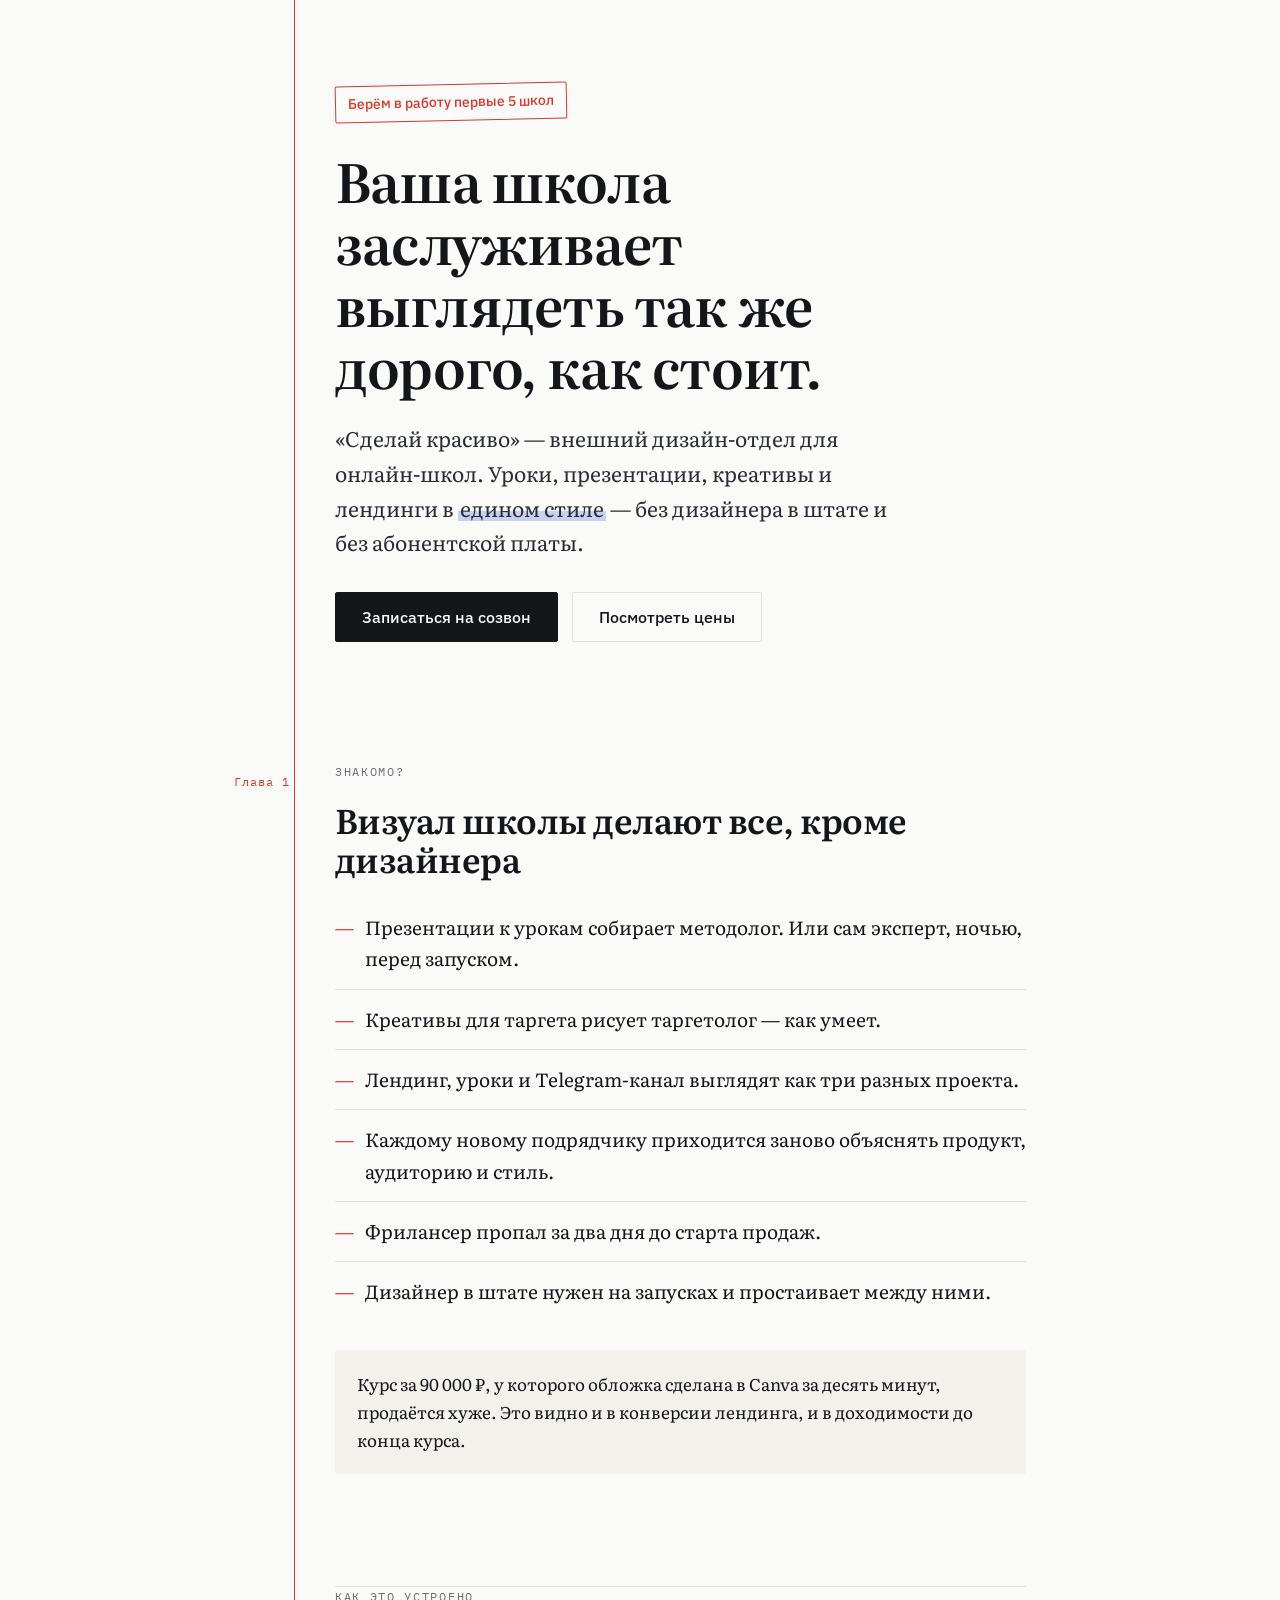
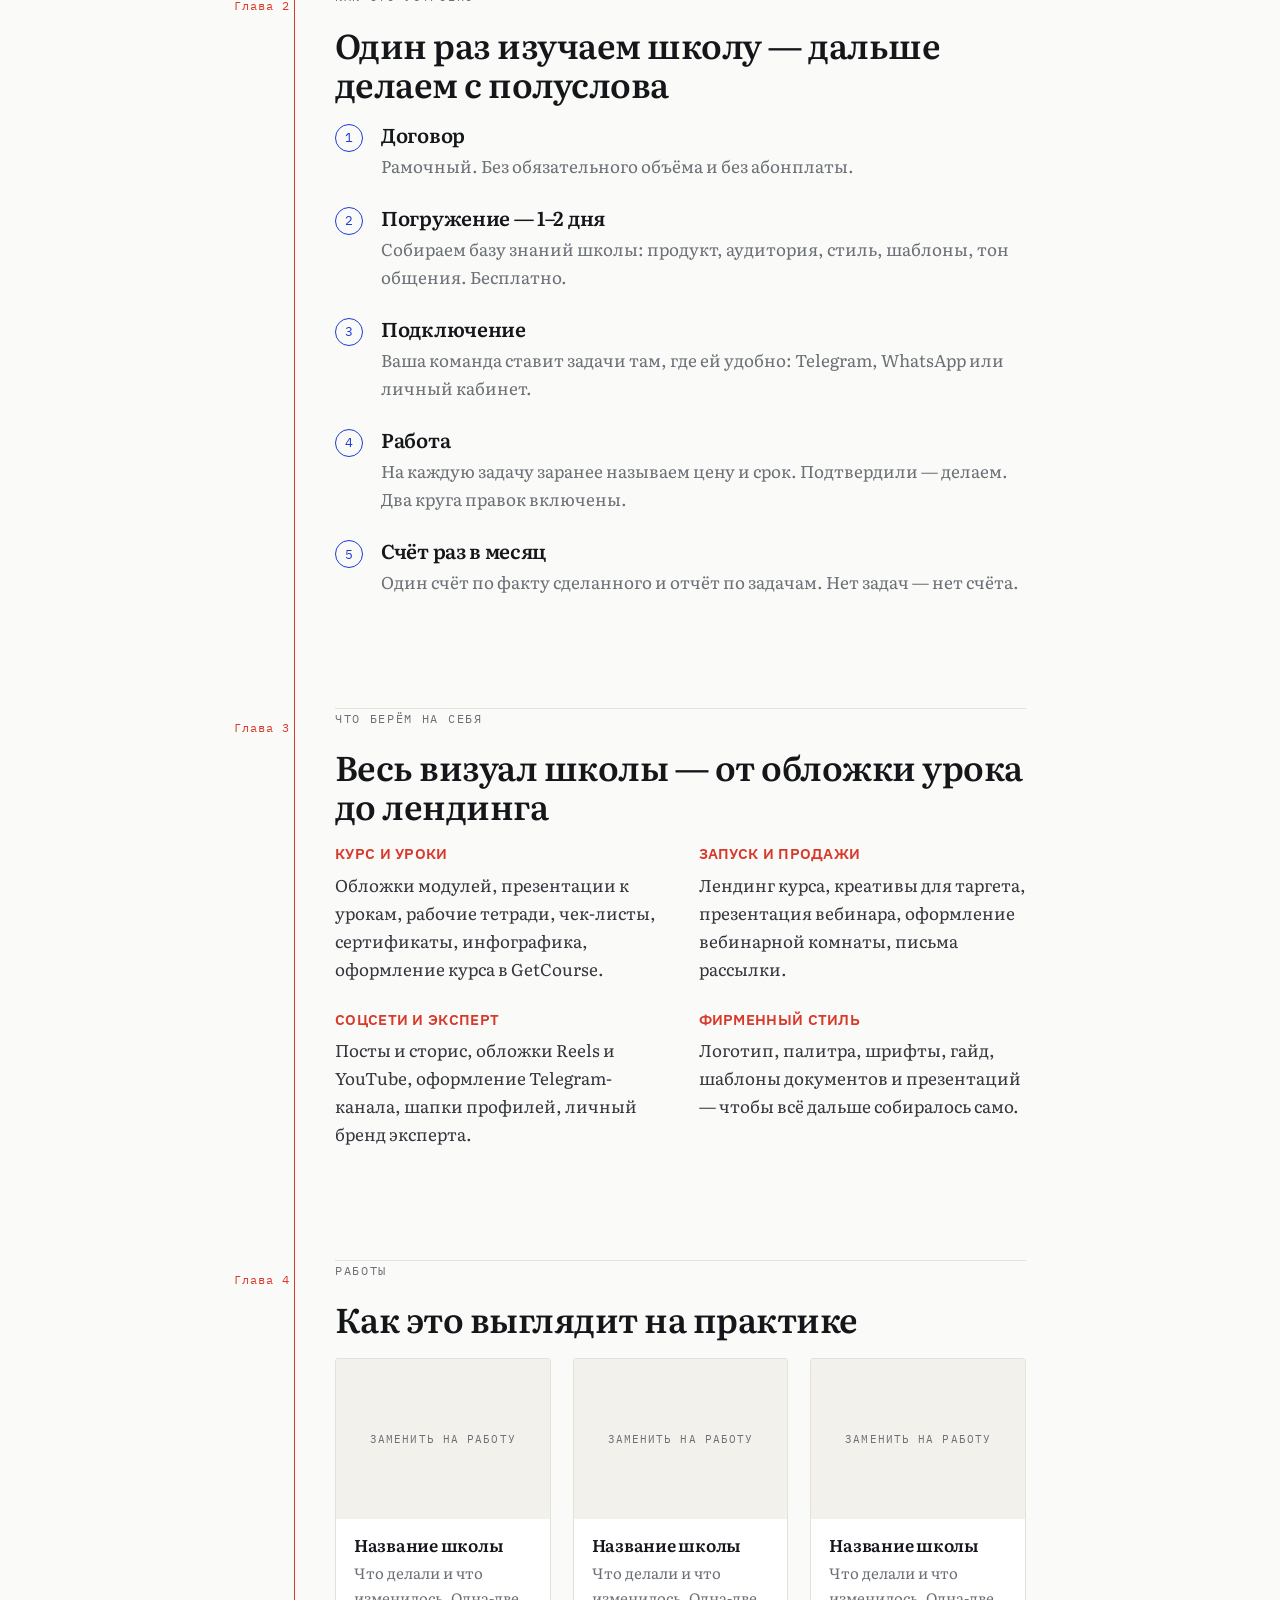
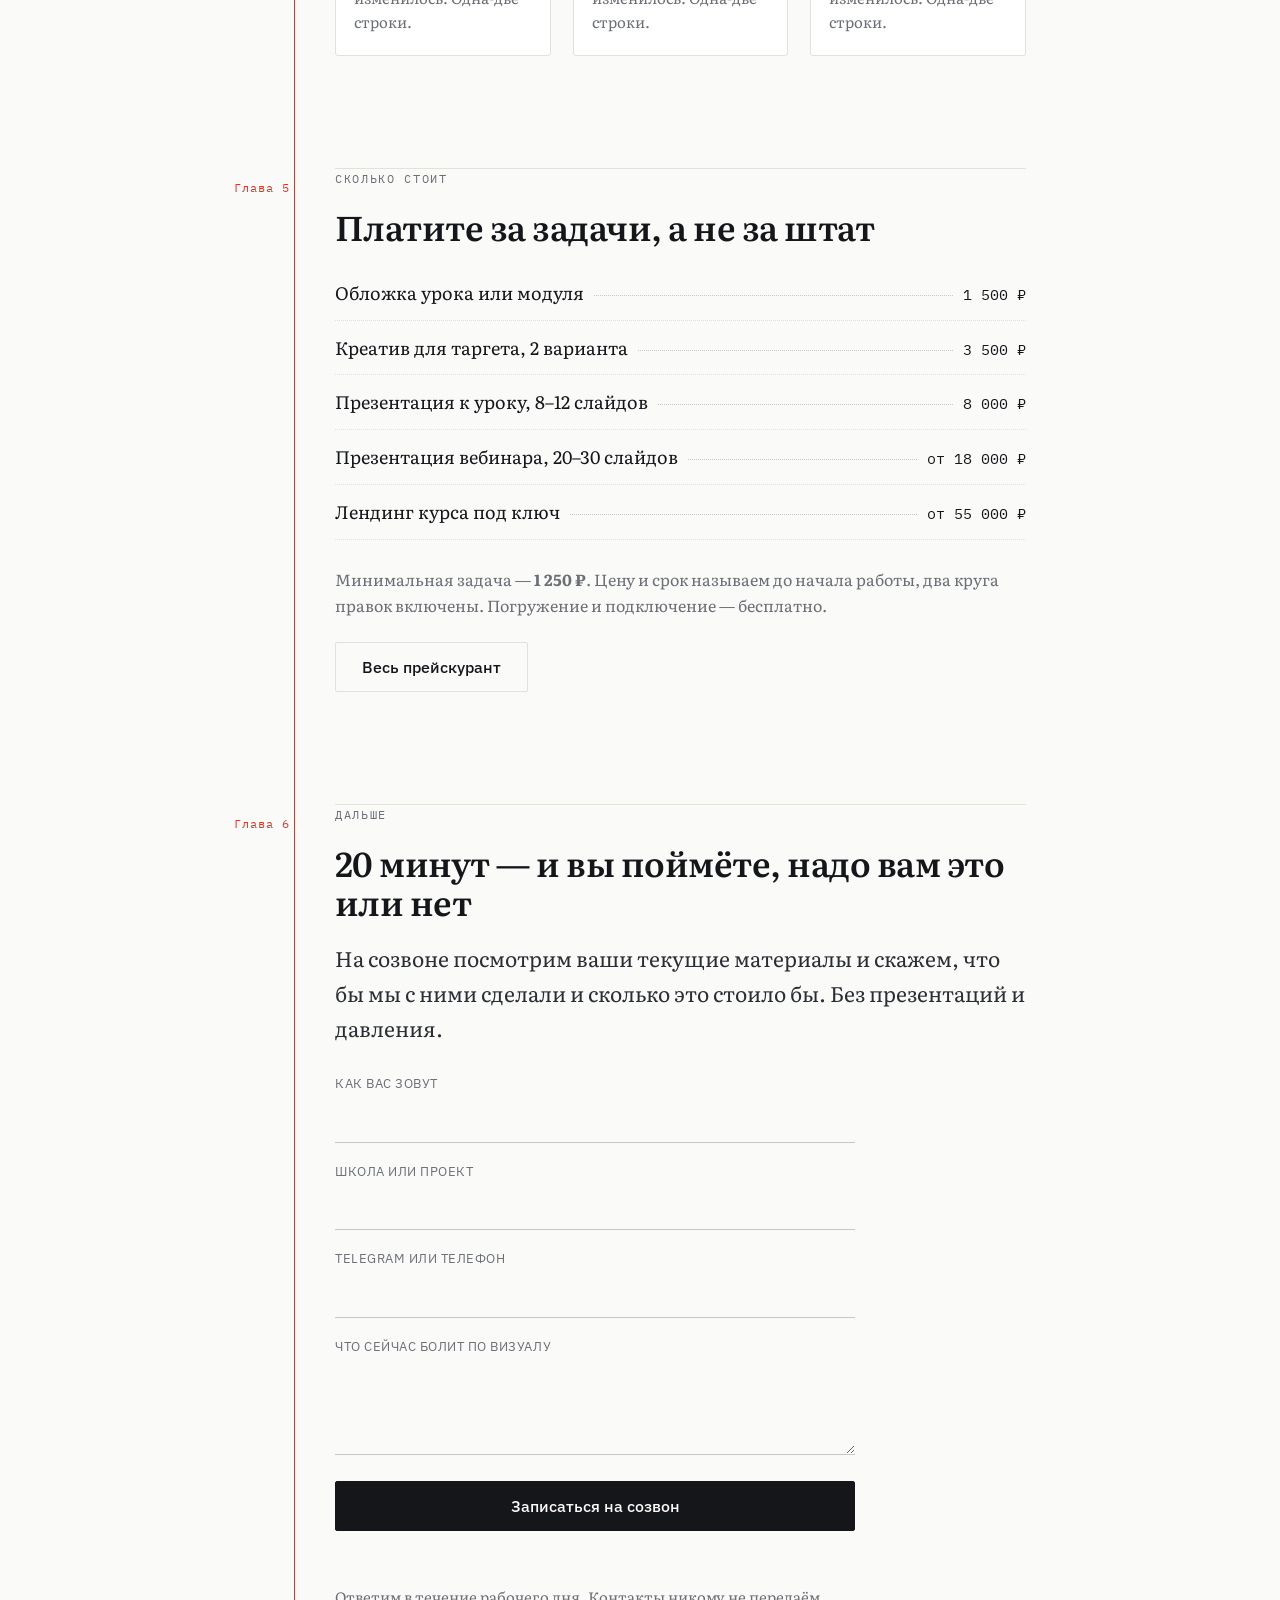
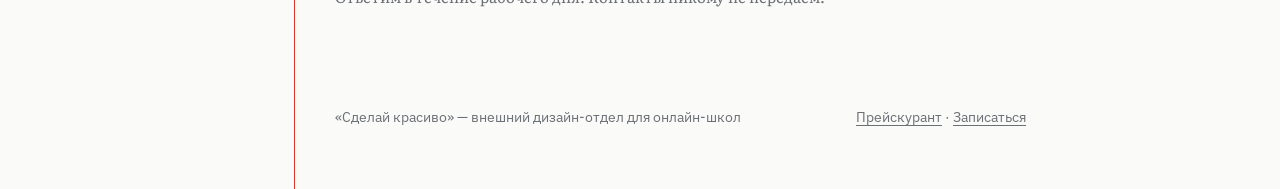
==== index.html @ 9205529d "Add files via upload" ====
<!DOCTYPE html>
<html lang="ru">
<head>
<meta charset="utf-8">
<meta name="viewport" content="width=device-width, initial-scale=1">
<title>Сделай красиво — внешний дизайн-отдел для онлайн-школ</title>
<meta name="description" content="Берём на себя весь визуал онлайн-школы: уроки, презентации, креативы, лендинги. Без дизайнера в штате и без абонентской платы. Задачи от 1250 ₽.">
<meta property="og:title" content="Сделай красиво — внешний дизайн-отдел для онлайн-школ">
<meta property="og:description" content="Весь визуал школы в едином стиле. Платите только за сделанные задачи, от 1250 ₽.">
<meta property="og:type" content="website">
<link rel="preconnect" href="https://fonts.googleapis.com">
<link rel="preconnect" href="https://fonts.gstatic.com" crossorigin>
<link href="https://fonts.googleapis.com/css2?family=Literata:opsz,wght@7..72,400;7..72,600&family=IBM+Plex+Mono:wght@400;500&family=IBM+Plex+Sans:wght@400;500&display=swap" rel="stylesheet">
<link rel="stylesheet" href="assets/css/style.css">
</head>
<body>

<main class="sheet">
<div class="sheet__inner">

  <!-- ═══ Обложка ═══ -->
  <header class="cover">
    <!-- ВАЖНО: цифру клиентов ставьте сюда, когда она станет правдой.
         Сейчас стоит честная формулировка для этапа набора первых школ.
         Меняется одной строкой ниже. -->
    <div class="stamp">Берём в работу первые 5 школ</div>

    <h1>Ваша школа заслуживает выглядеть так же дорого, как стоит.</h1>

    <p class="lead">
      «Сделай красиво» — внешний дизайн-отдел для онлайн-школ.
      Уроки, презентации, креативы и лендинги в <span class="underline">едином стиле</span> —
      без дизайнера в штате и без абонентской платы.
    </p>

    <div class="cover__actions">
      <a class="btn" href="#zapis">Записаться на созвон</a>
      <a class="btn btn--ghost" href="#ceny">Посмотреть цены</a>
    </div>
  </header>

  <!-- ═══ 1. Боль ═══ -->
  <section class="chapter reveal">
    <div class="chapter__num">Глава 1</div>
    <div class="chapter__head">
      <p class="eyebrow">Знакомо?</p>
      <h2>Визуал школы делают все, кроме дизайнера</h2>
    </div>

    <ul class="pains">
      <li>Презентации к урокам собирает методолог. Или сам эксперт, ночью, перед запуском.</li>
      <li>Креативы для таргета рисует таргетолог — как умеет.</li>
      <li>Лендинг, уроки и Telegram-канал выглядят как три разных проекта.</li>
      <li>Каждому новому подрядчику приходится заново объяснять продукт, аудиторию и стиль.</li>
      <li>Фрилансер пропал за два дня до старта продаж.</li>
      <li>Дизайнер в штате нужен на запусках и простаивает между ними.</li>
    </ul>

    <div class="aside">
      Курс за 90 000 ₽, у которого обложка сделана в Canva за десять минут, продаётся хуже.
      Это видно и в конверсии лендинга, и в доходимости до конца курса.
    </div>
  </section>

  <!-- ═══ 2. Как работаем ═══ -->
  <section class="chapter reveal">
    <div class="chapter__num">Глава 2</div>
    <div class="chapter__head">
      <p class="eyebrow">Как это устроено</p>
      <h2>Один раз изучаем школу — дальше делаем с полуслова</h2>
    </div>

    <ol class="steps">
      <li>
        <h3>Договор</h3>
        <p>Рамочный. Без обязательного объёма и без абонплаты.</p>
      </li>
      <li>
        <h3>Погружение — 1–2 дня</h3>
        <p>Собираем базу знаний школы: продукт, аудитория, стиль, шаблоны, тон общения. Бесплатно.</p>
      </li>
      <li>
        <h3>Подключение</h3>
        <p>Ваша команда ставит задачи там, где ей удобно: Telegram, WhatsApp или личный кабинет.</p>
      </li>
      <li>
        <h3>Работа</h3>
        <p>На каждую задачу заранее называем цену и срок. Подтвердили — делаем. Два круга правок включены.</p>
      </li>
      <li>
        <h3>Счёт раз в месяц</h3>
        <p>Один счёт по факту сделанного и отчёт по задачам. Нет задач — нет счёта.</p>
      </li>
    </ol>
  </section>

  <!-- ═══ 3. Что делаем ═══ -->
  <section class="chapter reveal">
    <div class="chapter__num">Глава 3</div>
    <div class="chapter__head">
      <p class="eyebrow">Что берём на себя</p>
      <h2>Весь визуал школы — от обложки урока до лендинга</h2>
    </div>

    <div class="cols">
      <div>
        <h3>Курс и уроки</h3>
        <p>Обложки модулей, презентации к урокам, рабочие тетради, чек-листы, сертификаты, инфографика, оформление курса в GetCourse.</p>
      </div>
      <div>
        <h3>Запуск и продажи</h3>
        <p>Лендинг курса, креативы для таргета, презентация вебинара, оформление вебинарной комнаты, письма рассылки.</p>
      </div>
      <div>
        <h3>Соцсети и эксперт</h3>
        <p>Посты и сторис, обложки Reels и YouTube, оформление Telegram-канала, шапки профилей, личный бренд эксперта.</p>
      </div>
      <div>
        <h3>Фирменный стиль</h3>
        <p>Логотип, палитра, шрифты, гайд, шаблоны документов и презентаций — чтобы всё дальше собиралось само.</p>
      </div>
    </div>
  </section>

  <!-- ═══ 4. Кейсы ═══
       ЗАМЕНИТЬ: положите картинки в assets/img/ и подставьте <img> вместо .case__img.
       Пока стоят заглушки — не выкладывайте страницу в продакшн с ними. -->
  <section class="chapter reveal">
    <div class="chapter__num">Глава 4</div>
    <div class="chapter__head">
      <p class="eyebrow">Работы</p>
      <h2>Как это выглядит на практике</h2>
    </div>

    <div class="cases">
      <article class="case">
        <div class="case__img">ЗАМЕНИТЬ НА РАБОТУ</div>
        <div class="case__body">
          <h3>Название школы</h3>
          <p>Что делали и что изменилось. Одна-две строки.</p>
        </div>
      </article>
      <article class="case">
        <div class="case__img">ЗАМЕНИТЬ НА РАБОТУ</div>
        <div class="case__body">
          <h3>Название школы</h3>
          <p>Что делали и что изменилось. Одна-две строки.</p>
        </div>
      </article>
      <article class="case">
        <div class="case__img">ЗАМЕНИТЬ НА РАБОТУ</div>
        <div class="case__body">
          <h3>Название школы</h3>
          <p>Что делали и что изменилось. Одна-две строки.</p>
        </div>
      </article>
    </div>
  </section>

  <!-- ═══ 5. Цены ═══ -->
  <section class="chapter reveal" id="ceny">
    <div class="chapter__num">Глава 5</div>
    <div class="chapter__head">
      <p class="eyebrow">Сколько стоит</p>
      <h2>Платите за задачи, а не за штат</h2>
    </div>

    <ul class="price-list">
      <li><span>Обложка урока или модуля</span><span class="dots"></span><span class="val">1 500 ₽</span></li>
      <li><span>Креатив для таргета, 2 варианта</span><span class="dots"></span><span class="val">3 500 ₽</span></li>
      <li><span>Презентация к уроку, 8–12 слайдов</span><span class="dots"></span><span class="val">8 000 ₽</span></li>
      <li><span>Презентация вебинара, 20–30 слайдов</span><span class="dots"></span><span class="val">от 18 000 ₽</span></li>
      <li><span>Лендинг курса под ключ</span><span class="dots"></span><span class="val">от 55 000 ₽</span></li>
    </ul>

    <p class="price-note">
      Минимальная задача — <strong>1 250 ₽</strong>. Цену и срок называем до начала работы,
      два круга правок включены. Погружение и подключение — бесплатно.
    </p>

    <a class="btn btn--ghost" href="price.html">Весь прейскурант</a>
  </section>

  <!-- ═══ 6. Запись ═══ -->
  <section class="chapter reveal" id="zapis">
    <div class="chapter__num">Глава 6</div>
    <div class="chapter__head">
      <p class="eyebrow">Дальше</p>
      <h2>20 минут — и вы поймёте, надо вам это или нет</h2>
    </div>

    <p class="lead" style="margin-bottom:28px">
      На созвоне посмотрим ваши текущие материалы и скажем, что бы мы с ними сделали
      и сколько это стоило бы. Без презентаций и давления.
    </p>

    <form class="form" id="callForm" novalidate>
      <div class="field">
        <label for="name">Как вас зовут</label>
        <input type="text" id="name" name="name" autocomplete="name" required>
      </div>
      <div class="field">
        <label for="school">Школа или проект</label>
        <input type="text" id="school" name="school" required>
      </div>
      <div class="field">
        <label for="contact">Telegram или телефон</label>
        <input type="text" id="contact" name="contact" autocomplete="tel" required>
      </div>
      <div class="field">
        <label for="task">Что сейчас болит по визуалу</label>
        <textarea id="task" name="task" rows="3"></textarea>
      </div>

      <button class="btn btn--wide" type="submit">Записаться на созвон</button>
      <p class="form__status" id="formStatus" role="status" aria-live="polite"></p>
      <p class="form__note">Ответим в течение рабочего дня. Контакты никому не передаём.</p>
    </form>
  </section>

  <footer class="foot">
    <span>«Сделай красиво» — внешний дизайн-отдел для онлайн-школ</span>
    <span><a href="price.html">Прейскурант</a> · <a href="#zapis">Записаться</a></span>
  </footer>

</div>
</main>

<script src="assets/js/main.js"></script>
</body>
</html>
---- assets/css/style.css ----
/* «Сделай красиво» — внешний дизайн-отдел для онлайн-школ
   Визуальная идея: рабочая тетрадь. Красное поле слева, номера глав на полях,
   синяя ручка как акцент. Читается сверху вниз, как книжка. */

:root {
  --paper:      #FAFAF8;
  --paper-alt:  #F2F1EC;
  --ink:        #14161A;
  --graphite:   #6B6F76;
  --pen:        #1E3AD6;
  --margin-red: #D8392B;
  --rule:       #E3E1DA;

  --measure: 820px;
  --gutter: 64px;

  --f-book: "Literata", Georgia, "Times New Roman", serif;
  --f-ui:   "IBM Plex Sans", -apple-system, "Segoe UI", Roboto, sans-serif;
  --f-mono: "IBM Plex Mono", ui-monospace, "Courier New", monospace;
}

*, *::before, *::after { box-sizing: border-box; }

html { scroll-behavior: smooth; }

body {
  margin: 0;
  background: var(--paper);
  color: var(--ink);
  font-family: var(--f-book);
  font-size: 18px;
  line-height: 1.65;
  -webkit-font-smoothing: antialiased;
}

img { max-width: 100%; display: block; }

a { color: var(--pen); text-underline-offset: 3px; }

/* ---------- Каркас: поле тетради ---------- */

.wrap {
  max-width: var(--measure);
  margin: 0 auto;
  padding: 0 24px;
}

.sheet {
  max-width: var(--measure);
  margin: 0 auto;
  padding-left: var(--gutter);
  padding-right: 24px;
}

.sheet__inner {
  border-left: 1px solid var(--margin-red);
  padding: 0 0 0 40px;
  position: relative;
}

.chapter { padding: 56px 0; position: relative; }
.chapter + .chapter .chapter__head { border-top: 1px solid var(--rule); padding-top: 0; }

.chapter__num {
  position: absolute;
  left: -105px;
  width: 60px;
  text-align: right;
  font-family: var(--f-mono);
  font-size: 12px;
  letter-spacing: .08em;
  color: var(--margin-red);
  padding-top: 10px;
}

/* ---------- Типографика ---------- */

h1, h2, h3 { font-weight: 600; line-height: 1.15; margin: 0; letter-spacing: -.015em; }

h1 { font-size: clamp(34px, 6vw, 54px); }
h2 { font-size: clamp(26px, 4vw, 34px); margin-bottom: 20px; }
h3 { font-size: 20px; margin-bottom: 6px; }

p { margin: 0 0 16px; }
p:last-child { margin-bottom: 0; }

.eyebrow {
  font-family: var(--f-mono);
  font-size: 12px;
  letter-spacing: .14em;
  text-transform: uppercase;
  color: var(--graphite);
  margin: 0 0 18px;
}

.lead { font-size: 21px; color: #2A2D33; }
.muted { color: var(--graphite); }
.small { font-size: 15px; }

.pen { color: var(--pen); }

/* подчёркивание «от руки» */
.underline {
  background-image: linear-gradient(transparent 62%, rgba(30,58,214,.22) 62%, rgba(30,58,214,.22) 92%, transparent 92%);
  padding: 0 2px;
}

/* ---------- Обложка ---------- */

.cover { padding: 84px 0 64px; }

.cover h1 { margin-bottom: 24px; max-width: 19ch; }
.cover .lead { max-width: 46ch; margin-bottom: 32px; }

.stamp {
  display: inline-block;
  font-family: var(--f-ui);
  font-size: 14px;
  font-weight: 500;
  color: var(--margin-red);
  border: 1px solid var(--margin-red);
  border-radius: 2px;
  padding: 6px 12px;
  transform: rotate(-1.2deg);
  margin-bottom: 28px;
}

.cover__actions { display: flex; flex-wrap: wrap; gap: 14px; align-items: center; }

/* ---------- Кнопки ---------- */

.btn {
  display: inline-block;
  font-family: var(--f-ui);
  font-size: 16px;
  font-weight: 500;
  line-height: 1;
  padding: 16px 26px;
  border-radius: 2px;
  border: 1px solid var(--ink);
  background: var(--ink);
  color: var(--paper);
  text-decoration: none;
  cursor: pointer;
  transition: transform .12s ease, background .12s ease, color .12s ease;
}
.btn:hover { transform: translateY(-1px); background: var(--pen); border-color: var(--pen); }

.btn--ghost { background: transparent; color: var(--ink); border-color: var(--rule); }
.btn--ghost:hover { background: transparent; color: var(--pen); border-color: var(--pen); }

.btn--wide { width: 100%; text-align: center; }

/* ---------- Боль ---------- */

.pains { list-style: none; margin: 0; padding: 0; }
.pains li {
  padding: 14px 0 14px 30px;
  border-bottom: 1px solid var(--rule);
  position: relative;
  font-size: 19px;
}
.pains li::before {
  content: "—";
  position: absolute;
  left: 0;
  color: var(--margin-red);
}
.pains li:last-child { border-bottom: none; }

.aside {
  margin-top: 28px;
  padding: 20px 22px;
  background: var(--paper-alt);
  border-radius: 3px;
  font-size: 17px;
}

/* ---------- Как работаем ---------- */

.steps { list-style: none; margin: 0; padding: 0; counter-reset: s; }
.steps li {
  counter-increment: s;
  position: relative;
  padding: 0 0 26px 46px;
}
.steps li::before {
  content: counter(s);
  position: absolute;
  left: 0;
  top: 1px;
  width: 28px; height: 28px;
  border: 1px solid var(--pen);
  border-radius: 50%;
  color: var(--pen);
  font-family: var(--f-mono);
  font-size: 13px;
  display: grid;
  place-items: center;
}
.steps li:last-child { padding-bottom: 0; }
.steps p { font-size: 17px; color: var(--graphite); margin: 0; }

/* ---------- Что делаем ---------- */

.cols { display: grid; grid-template-columns: repeat(2, 1fr); gap: 28px 36px; }
.cols h3 { font-family: var(--f-ui); font-size: 15px; letter-spacing: .02em; text-transform: uppercase; color: var(--margin-red); margin-bottom: 8px; }
.cols p { font-size: 17px; color: #33363C; }

/* ---------- Кейсы ---------- */

.cases { display: grid; grid-template-columns: repeat(3, 1fr); gap: 22px; }
.case {
  border: 1px solid var(--rule);
  border-radius: 3px;
  overflow: hidden;
  background: #fff;
}
.case__img {
  aspect-ratio: 4 / 3;
  background: var(--paper-alt);
  display: grid;
  place-items: center;
  color: var(--graphite);
  font-family: var(--f-mono);
  font-size: 11px;
  letter-spacing: .1em;
}
.case__body { padding: 16px 18px 20px; }
.case__body h3 { font-size: 17px; }
.case__body p { font-size: 15px; color: var(--graphite); margin: 0; }

/* ---------- Цены ---------- */

.price-list { margin: 0 0 26px; padding: 0; list-style: none; }
.price-list li {
  display: flex;
  align-items: baseline;
  gap: 10px;
  padding: 12px 0;
  border-bottom: 1px dotted var(--rule);
  font-size: 18px;
}
.price-list .dots { flex: 1; border-bottom: 1px dotted #C9C7C0; transform: translateY(-4px); }
.price-list .val { font-family: var(--f-mono); font-size: 15px; white-space: nowrap; }

.price-note { font-size: 16px; color: var(--graphite); margin-bottom: 24px; }

/* ---------- Форма ---------- */

.form { max-width: 520px; }
.field { margin-bottom: 18px; }
.field label {
  display: block;
  font-family: var(--f-ui);
  font-size: 13px;
  letter-spacing: .04em;
  text-transform: uppercase;
  color: var(--graphite);
  margin-bottom: 6px;
}
.field input, .field textarea {
  width: 100%;
  font-family: var(--f-book);
  font-size: 17px;
  color: var(--ink);
  background: transparent;
  border: none;
  border-bottom: 1px solid #C9C7C0;
  padding: 8px 2px;
  border-radius: 0;
}
.field textarea { resize: vertical; min-height: 76px; }
.field input:focus, .field textarea:focus {
  outline: none;
  border-bottom-color: var(--pen);
}

.form__note { font-size: 15px; color: var(--graphite); margin-top: 14px; }
.form__status { font-size: 16px; margin-top: 14px; min-height: 24px; }
.form__status.is-ok { color: var(--pen); }
.form__status.is-err { color: var(--margin-red); }

/* ---------- Подвал ---------- */

.foot {
  padding: 40px 0 60px;
  font-family: var(--f-ui);
  font-size: 14px;
  color: var(--graphite);
  display: flex;
  flex-wrap: wrap;
  gap: 16px;
  justify-content: space-between;
}
.foot a { color: var(--graphite); }

/* ---------- Страница прайса ---------- */

.back {
  font-family: var(--f-ui);
  font-size: 14px;
  text-decoration: none;
  color: var(--graphite);
}
.back:hover { color: var(--pen); }

.pricing-head { padding: 56px 0 8px; }

.tbl { width: 100%; border-collapse: collapse; margin-bottom: 8px; }
.tbl th {
  text-align: left;
  font-family: var(--f-ui);
  font-size: 12px;
  letter-spacing: .1em;
  text-transform: uppercase;
  color: var(--graphite);
  font-weight: 500;
  padding: 0 0 8px;
  border-bottom: 1px solid var(--ink);
}
.tbl th:last-child, .tbl td:last-child { text-align: right; white-space: nowrap; }
.tbl td {
  padding: 11px 0;
  border-bottom: 1px solid var(--rule);
  font-size: 17px;
  vertical-align: top;
}
.tbl td:last-child { font-family: var(--f-mono); font-size: 15px; padding-left: 20px; }
.tbl tr.accent td { font-weight: 600; }

/* ---------- Появление при прокрутке ---------- */

.reveal { opacity: 0; transform: translateY(14px); transition: opacity .5s ease, transform .5s ease; }
.reveal.is-in { opacity: 1; transform: none; }

/* ---------- Адаптив ---------- */

@media (max-width: 760px) {
  body { font-size: 17px; }
  .sheet { padding-left: 20px; padding-right: 20px; }
  .sheet__inner { padding-left: 18px; }
  .chapter { padding: 40px 0; }
  .chapter__num { position: static; text-align: left; width: auto; padding: 0 0 10px; }
  .cols { grid-template-columns: 1fr; }
  .cases { grid-template-columns: 1fr; }
  .cover { padding: 56px 0 40px; }
  .cover h1 { max-width: none; }
  .btn { width: 100%; text-align: center; }
  .cover__actions { flex-direction: column; align-items: stretch; }
}

@media (prefers-reduced-motion: reduce) {
  html { scroll-behavior: auto; }
  .reveal { opacity: 1; transform: none; transition: none; }
  .btn { transition: none; }
}

:focus-visible { outline: 2px solid var(--pen); outline-offset: 3px; }
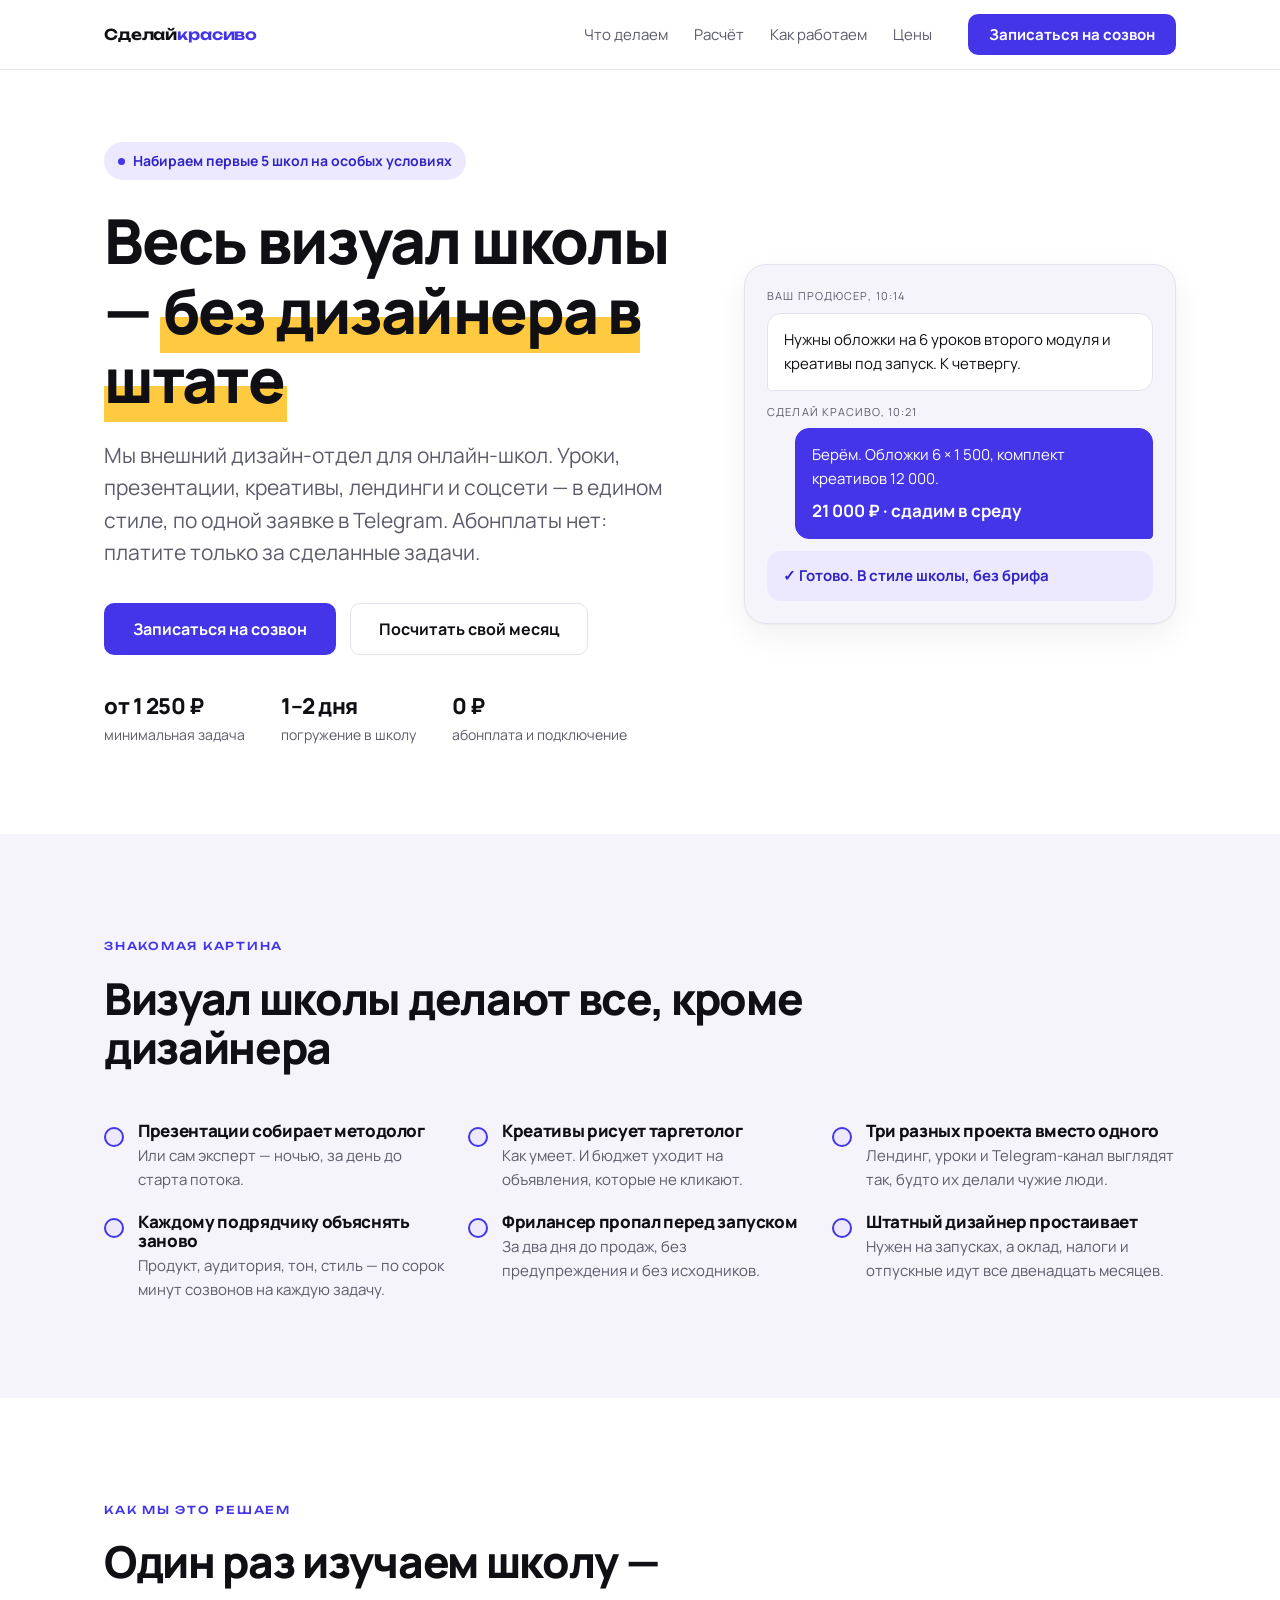
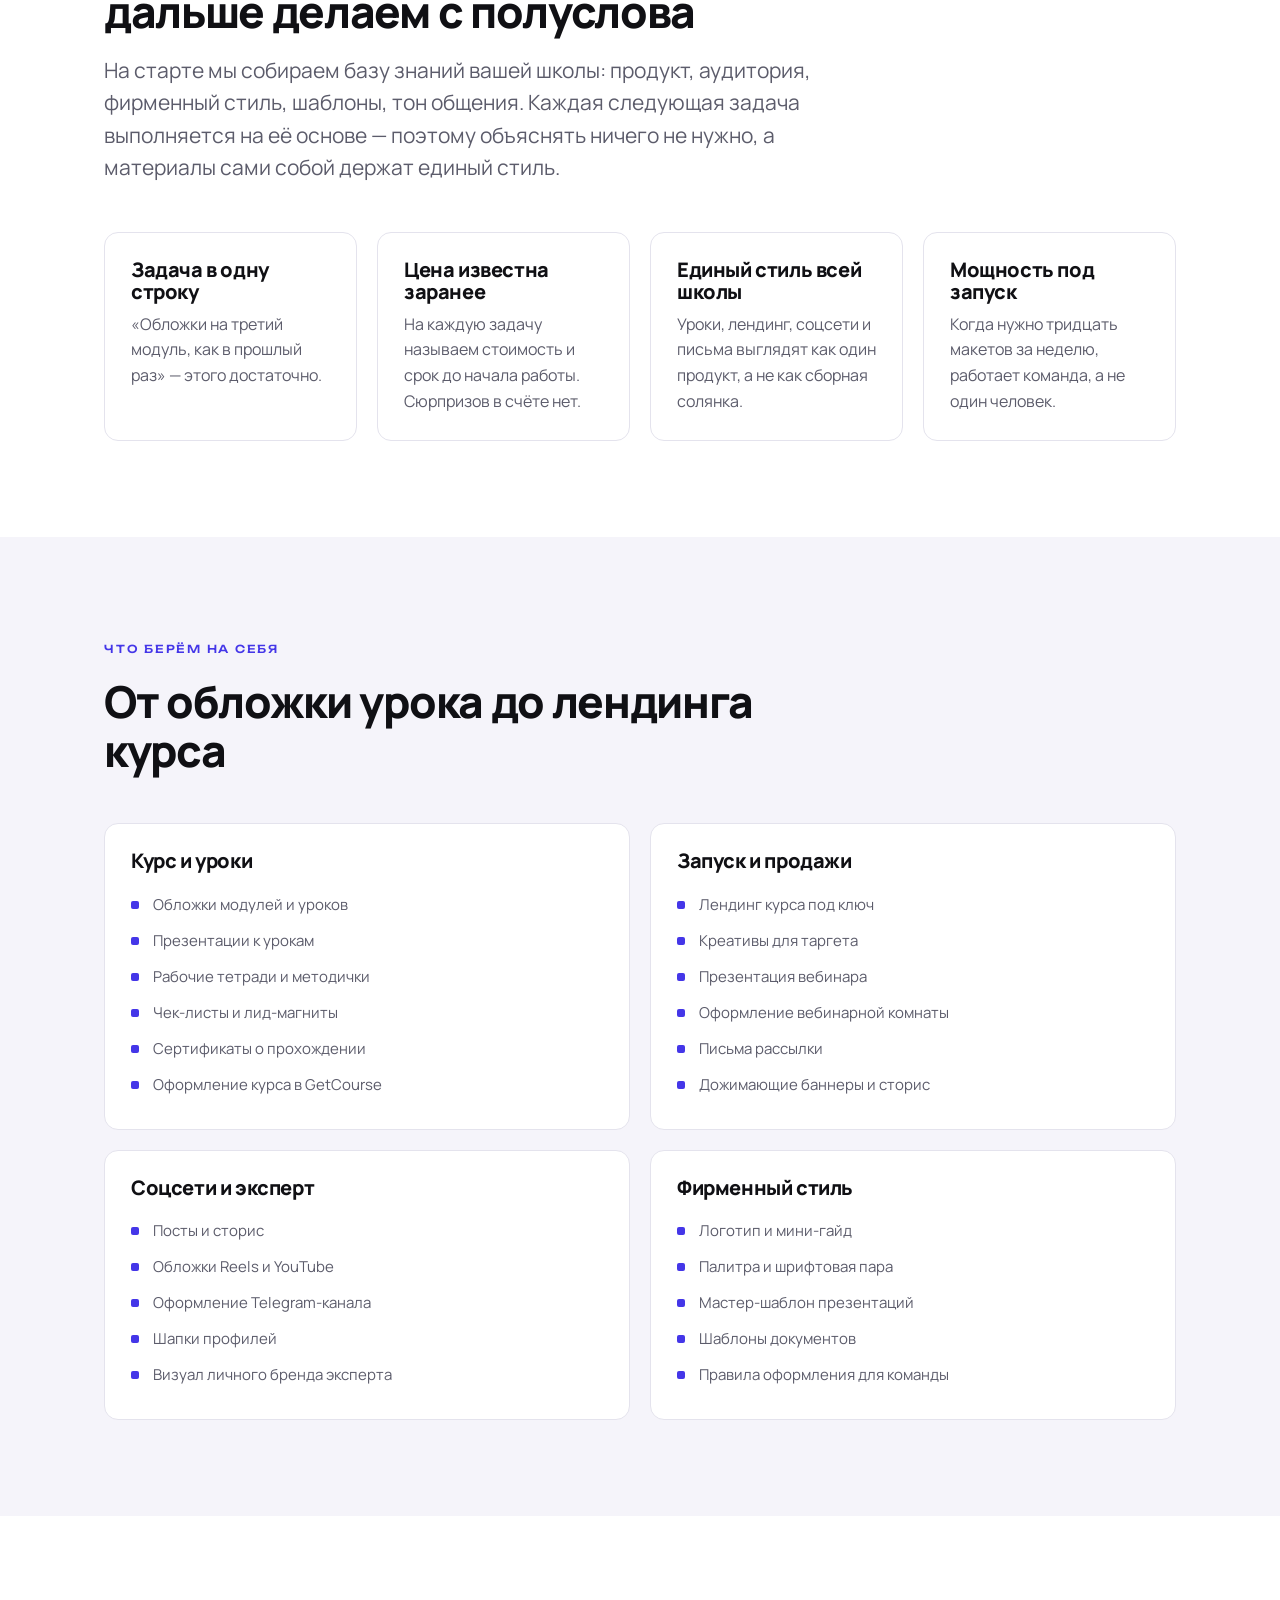
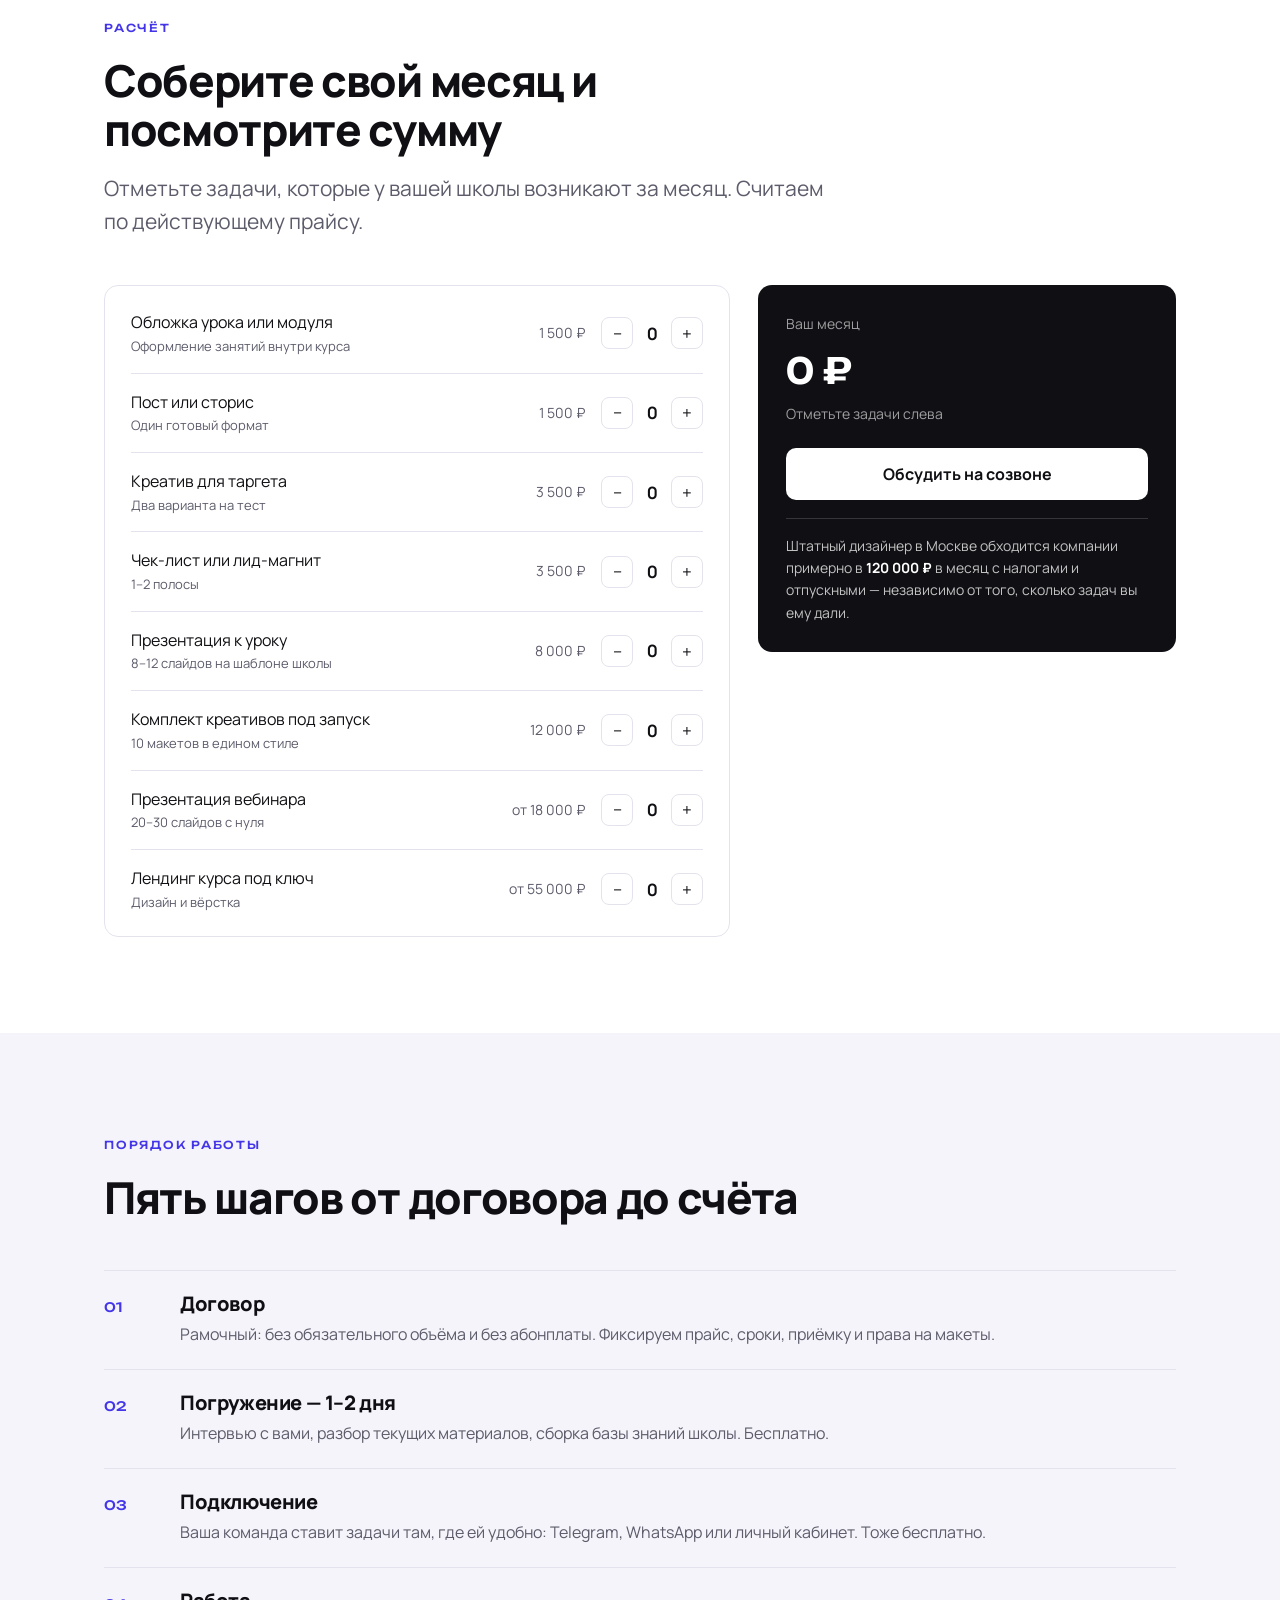
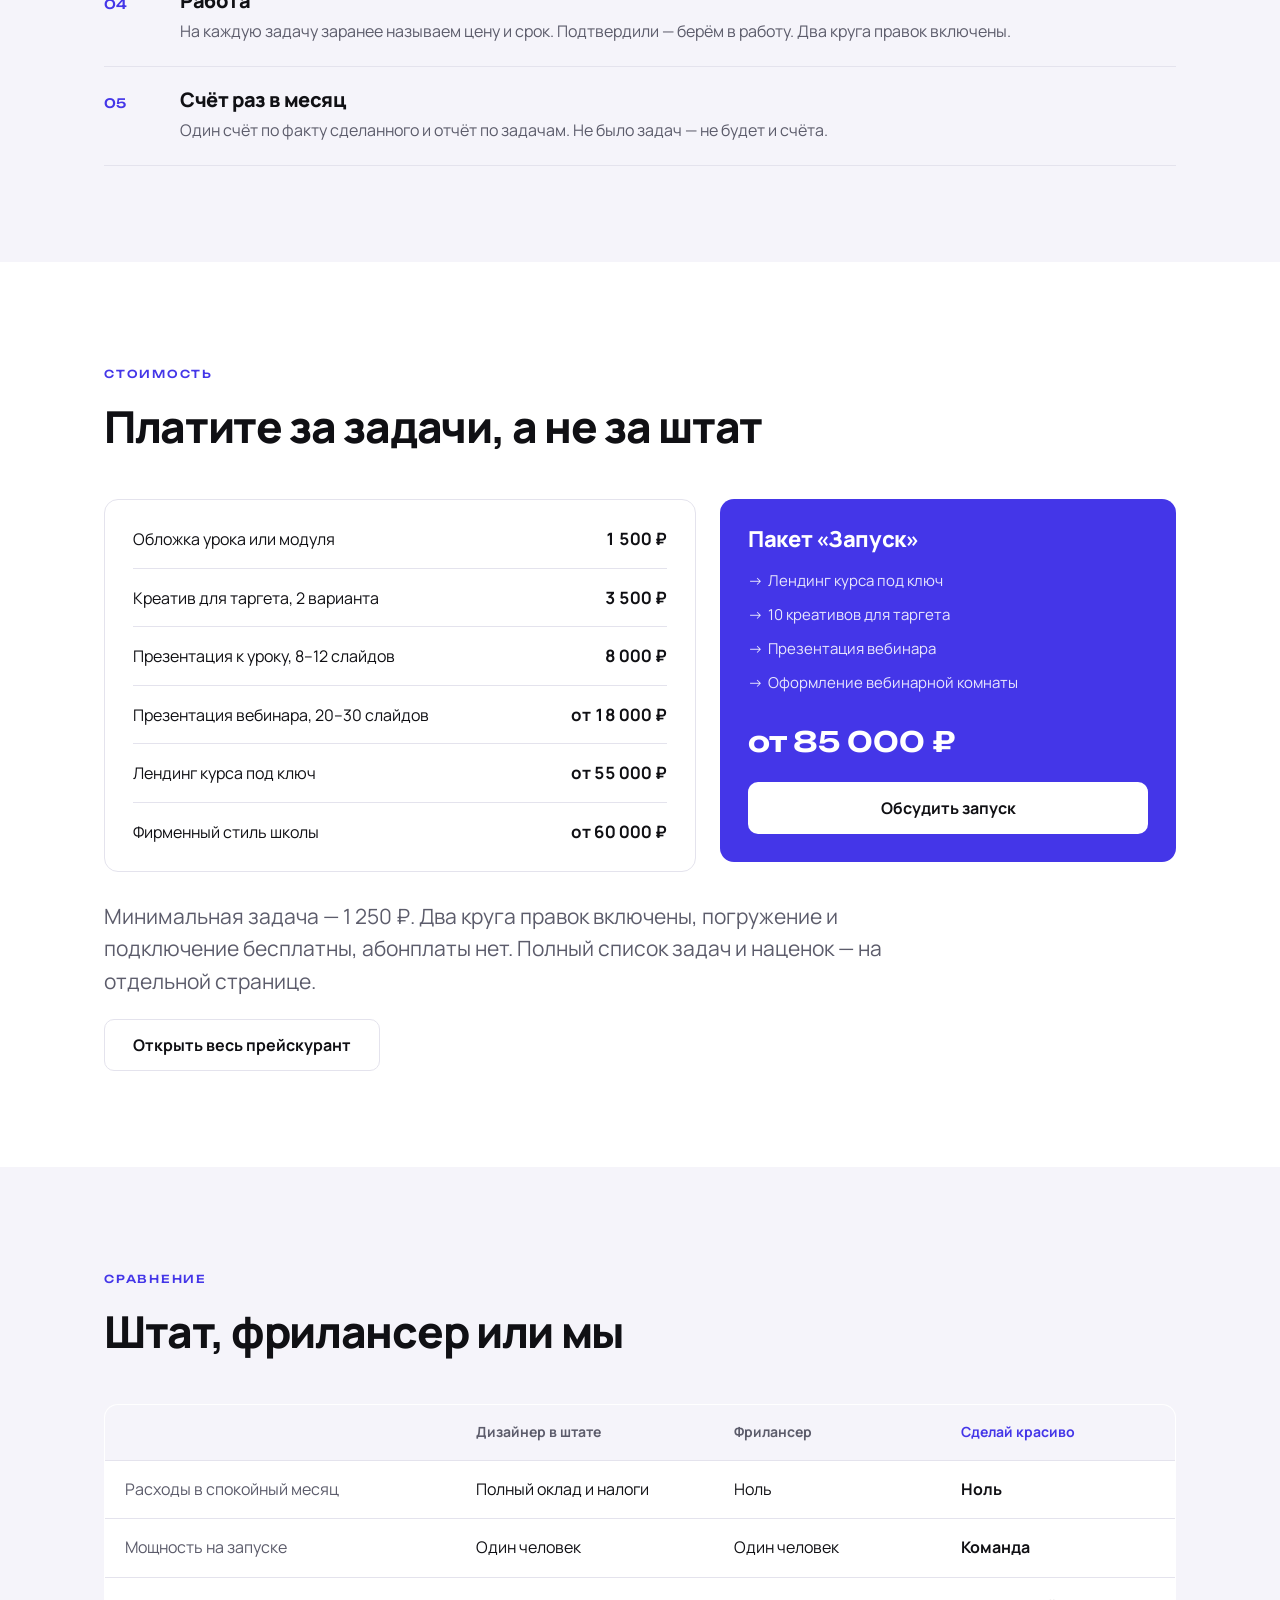
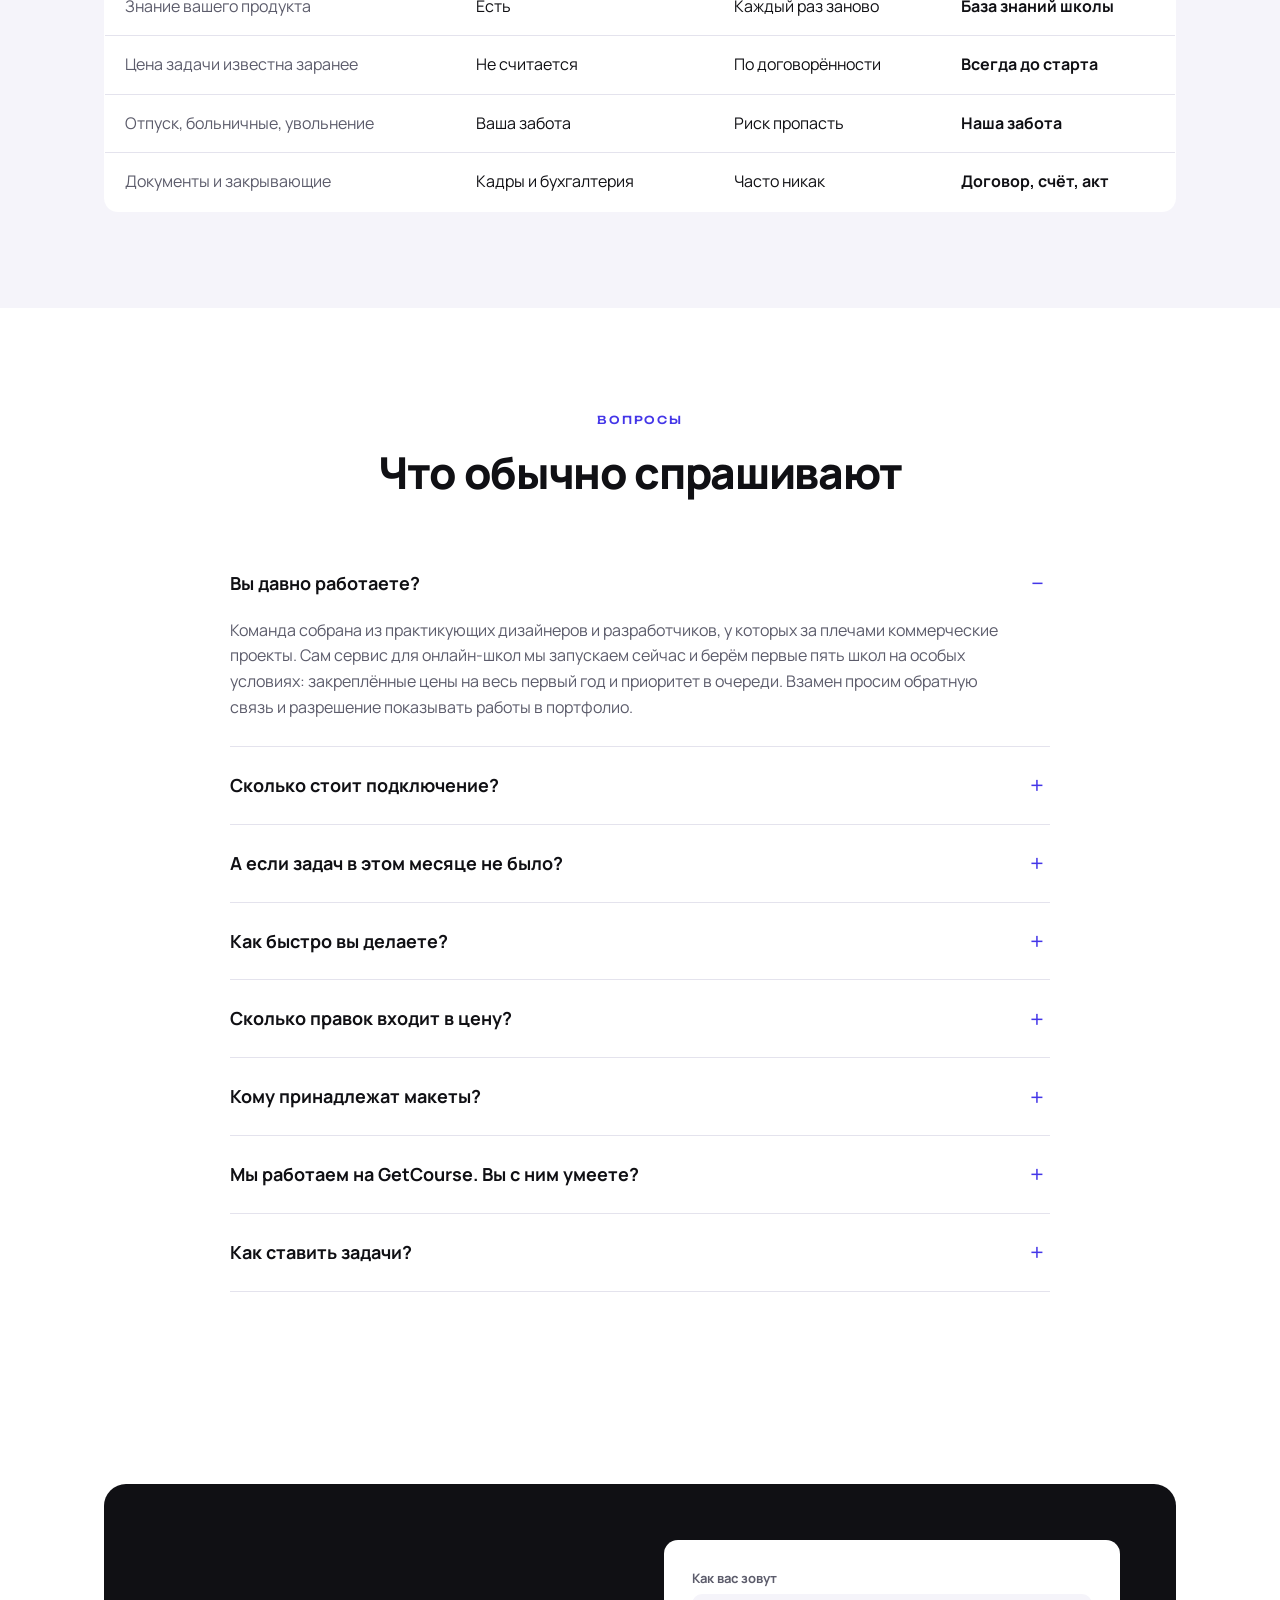
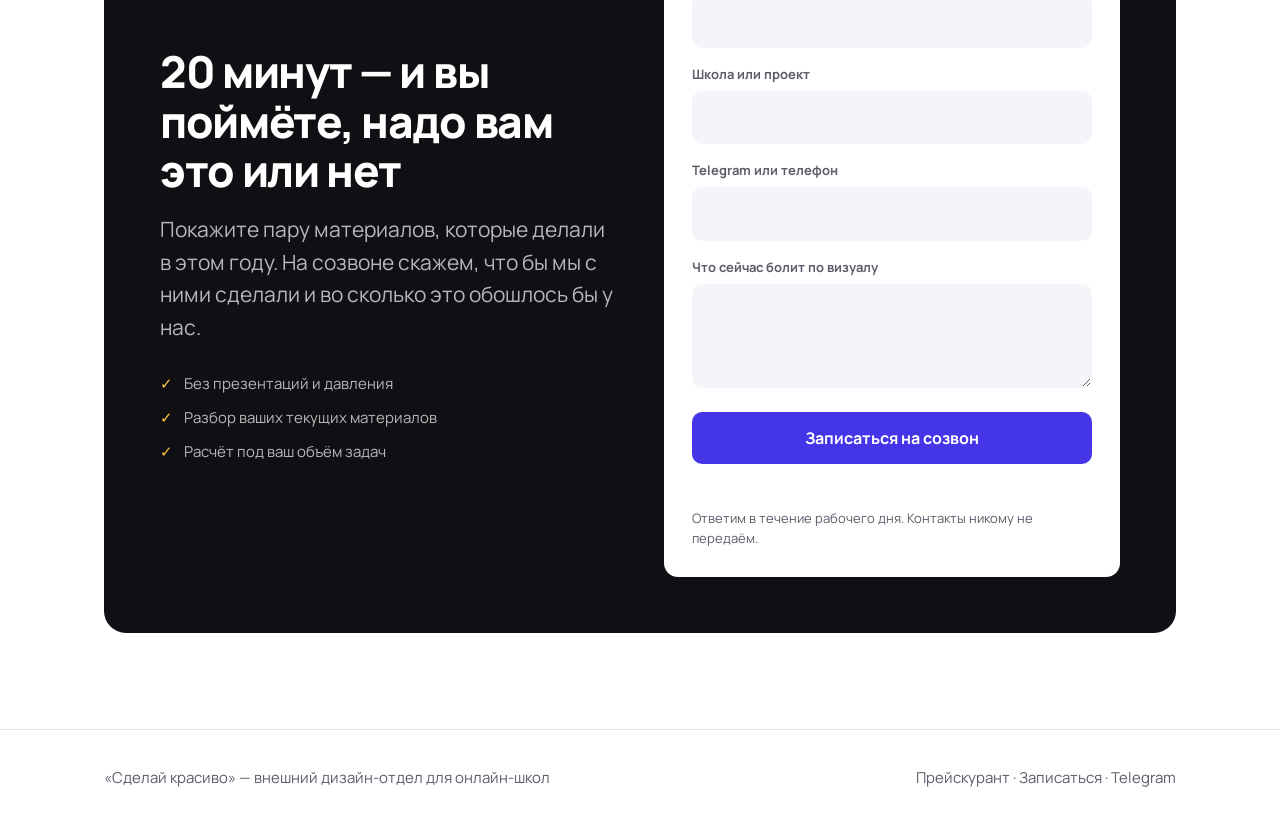
==== commit 49a07bb3: "Add files via upload" ====
--- a/index.html
+++ b/index.html
@@ -4,227 +4,524 @@
 <meta charset="utf-8">
 <meta name="viewport" content="width=device-width, initial-scale=1">
 <title>Сделай красиво — внешний дизайн-отдел для онлайн-школ</title>
-<meta name="description" content="Берём на себя весь визуал онлайн-школы: уроки, презентации, креативы, лендинги. Без дизайнера в штате и без абонентской платы. Задачи от 1250 ₽.">
+<meta name="description" content="Берём на себя весь визуал онлайн-школы: уроки, презентации, креативы, лендинги. Без дизайнера в штате и без абонплаты. Цену и срок называем до старта, задачи от 1250 ₽.">
 <meta property="og:title" content="Сделай красиво — внешний дизайн-отдел для онлайн-школ">
-<meta property="og:description" content="Весь визуал школы в едином стиле. Платите только за сделанные задачи, от 1250 ₽.">
+<meta property="og:description" content="Весь визуал школы в едином стиле. Платите только за сделанные задачи, от 1250 ₽. Без абонплаты.">
 <meta property="og:type" content="website">
+<meta name="theme-color" content="#4436E8">
 <link rel="preconnect" href="https://fonts.googleapis.com">
 <link rel="preconnect" href="https://fonts.gstatic.com" crossorigin>
-<link href="https://fonts.googleapis.com/css2?family=Literata:opsz,wght@7..72,400;7..72,600&family=IBM+Plex+Mono:wght@400;500&family=IBM+Plex+Sans:wght@400;500&display=swap" rel="stylesheet">
+<link href="https://fonts.googleapis.com/css2?family=Manrope:wght@400;500;700;800&family=Unbounded:wght@500;600&display=swap" rel="stylesheet">
 <link rel="stylesheet" href="assets/css/style.css">
 </head>
 <body>
 
-<main class="sheet">
-<div class="sheet__inner">
-
-  <!-- ═══ Обложка ═══ -->
-  <header class="cover">
-    <!-- ВАЖНО: цифру клиентов ставьте сюда, когда она станет правдой.
-         Сейчас стоит честная формулировка для этапа набора первых школ.
-         Меняется одной строкой ниже. -->
-    <div class="stamp">Берём в работу первые 5 школ</div>
-
-    <h1>Ваша школа заслуживает выглядеть так же дорого, как стоит.</h1>
-
-    <p class="lead">
-      «Сделай красиво» — внешний дизайн-отдел для онлайн-школ.
-      Уроки, презентации, креативы и лендинги в <span class="underline">едином стиле</span> —
-      без дизайнера в штате и без абонентской платы.
+<!-- ═══ Шапка ═══ -->
+<nav class="nav">
+  <div class="nav__in">
+    <a class="logo" href="index.html">Сделай<span>красиво</span></a>
+    <div class="nav__links">
+      <a href="#chto">Что делаем</a>
+      <a href="#raschet">Расчёт</a>
+      <a href="#kak">Как работаем</a>
+      <a href="#ceny">Цены</a>
+    </div>
+    <a class="btn btn--sm" href="#zayavka">Записаться на созвон</a>
+  </div>
+</nav>
+
+<!-- ═══ Первый экран ═══ -->
+<header class="hero">
+  <div class="wrap hero__grid">
+    <div>
+      <div class="badge"><i></i> Набираем первые 5 школ на особых условиях</div>
+      <h1>Весь визуал школы — <span class="mark">без дизайнера в штате</span></h1>
+      <p class="lead">
+        Мы внешний дизайн-отдел для онлайн-школ. Уроки, презентации, креативы,
+        лендинги и соцсети — в едином стиле, по одной заявке в Telegram.
+        Абонплаты нет: платите только за сделанные задачи.
+      </p>
+      <div class="hero__cta">
+        <a class="btn" href="#zayavka">Записаться на созвон</a>
+        <a class="btn btn--ghost" href="#raschet">Посчитать свой месяц</a>
+      </div>
+      <div class="facts">
+        <div><b>от 1 250 ₽</b> минимальная задача</div>
+        <div><b>1–2 дня</b> погружение в школу</div>
+        <div><b>0 ₽</b> абонплата и подключение</div>
+      </div>
+    </div>
+
+    <div class="flowcard" aria-hidden="true">
+      <p class="flow-who">Ваш продюсер, 10:14</p>
+      <div class="flow-msg">Нужны обложки на 6 уроков второго модуля и креативы под запуск. К четвергу.</div>
+      <p class="flow-who">Сделай красиво, 10:21</p>
+      <div class="flow-msg flow-msg--out">
+        Берём. Обложки 6 × 1 500, комплект креативов 12 000.
+        <b>21 000 ₽ · сдадим в среду</b>
+      </div>
+      <p class="flow-done">✓ Готово. В стиле школы, без брифа</p>
+    </div>
+  </div>
+</header>
+
+<!-- ═══ Проблема ═══ -->
+<section class="section section--tint">
+  <div class="wrap">
+    <div class="head">
+      <span class="eyebrow">Знакомая картина</span>
+      <h2>Визуал школы делают все, кроме дизайнера</h2>
+    </div>
+    <div class="grid grid--3">
+      <div class="pain">
+        <h3>Презентации собирает методолог</h3>
+        <p>Или сам эксперт — ночью, за день до старта потока.</p>
+      </div>
+      <div class="pain">
+        <h3>Креативы рисует таргетолог</h3>
+        <p>Как умеет. И бюджет уходит на объявления, которые не кликают.</p>
+      </div>
+      <div class="pain">
+        <h3>Три разных проекта вместо одного</h3>
+        <p>Лендинг, уроки и Telegram-канал выглядят так, будто их делали чужие люди.</p>
+      </div>
+      <div class="pain">
+        <h3>Каждому подрядчику объяснять заново</h3>
+        <p>Продукт, аудитория, тон, стиль — по сорок минут созвонов на каждую задачу.</p>
+      </div>
+      <div class="pain">
+        <h3>Фрилансер пропал перед запуском</h3>
+        <p>За два дня до продаж, без предупреждения и без исходников.</p>
+      </div>
+      <div class="pain">
+        <h3>Штатный дизайнер простаивает</h3>
+        <p>Нужен на запусках, а оклад, налоги и отпускные идут все двенадцать месяцев.</p>
+      </div>
+    </div>
+  </div>
+</section>
+
+<!-- ═══ Решение ═══ -->
+<section class="section">
+  <div class="wrap">
+    <div class="head">
+      <span class="eyebrow">Как мы это решаем</span>
+      <h2>Один раз изучаем школу — дальше делаем с полуслова</h2>
+      <p class="lead" style="margin-top:18px">
+        На старте мы собираем базу знаний вашей школы: продукт, аудитория, фирменный стиль,
+        шаблоны, тон общения. Каждая следующая задача выполняется на её основе — поэтому
+        объяснять ничего не нужно, а материалы сами собой держат единый стиль.
+      </p>
+    </div>
+    <div class="grid grid--4">
+      <div class="card">
+        <h3>Задача в одну строку</h3>
+        <p>«Обложки на третий модуль, как в прошлый раз» — этого достаточно.</p>
+      </div>
+      <div class="card">
+        <h3>Цена известна заранее</h3>
+        <p>На каждую задачу называем стоимость и срок до начала работы. Сюрпризов в счёте нет.</p>
+      </div>
+      <div class="card">
+        <h3>Единый стиль всей школы</h3>
+        <p>Уроки, лендинг, соцсети и письма выглядят как один продукт, а не как сборная солянка.</p>
+      </div>
+      <div class="card">
+        <h3>Мощность под запуск</h3>
+        <p>Когда нужно тридцать макетов за неделю, работает команда, а не один человек.</p>
+      </div>
+    </div>
+  </div>
+</section>
+
+<!-- ═══ Что делаем ═══ -->
+<section class="section section--tint" id="chto">
+  <div class="wrap">
+    <div class="head">
+      <span class="eyebrow">Что берём на себя</span>
+      <h2>От обложки урока до лендинга курса</h2>
+    </div>
+    <div class="grid grid--2">
+      <div class="svc">
+        <h3>Курс и уроки</h3>
+        <ul>
+          <li>Обложки модулей и уроков</li>
+          <li>Презентации к урокам</li>
+          <li>Рабочие тетради и методички</li>
+          <li>Чек-листы и лид-магниты</li>
+          <li>Сертификаты о прохождении</li>
+          <li>Оформление курса в GetCourse</li>
+        </ul>
+      </div>
+      <div class="svc">
+        <h3>Запуск и продажи</h3>
+        <ul>
+          <li>Лендинг курса под ключ</li>
+          <li>Креативы для таргета</li>
+          <li>Презентация вебинара</li>
+          <li>Оформление вебинарной комнаты</li>
+          <li>Письма рассылки</li>
+          <li>Дожимающие баннеры и сторис</li>
+        </ul>
+      </div>
+      <div class="svc">
+        <h3>Соцсети и эксперт</h3>
+        <ul>
+          <li>Посты и сторис</li>
+          <li>Обложки Reels и YouTube</li>
+          <li>Оформление Telegram-канала</li>
+          <li>Шапки профилей</li>
+          <li>Визуал личного бренда эксперта</li>
+        </ul>
+      </div>
+      <div class="svc">
+        <h3>Фирменный стиль</h3>
+        <ul>
+          <li>Логотип и мини-гайд</li>
+          <li>Палитра и шрифтовая пара</li>
+          <li>Мастер-шаблон презентаций</li>
+          <li>Шаблоны документов</li>
+          <li>Правила оформления для команды</li>
+        </ul>
+      </div>
+    </div>
+  </div>
+</section>
+
+<!-- ═══ Калькулятор ═══ -->
+<section class="section" id="raschet">
+  <div class="wrap">
+    <div class="head">
+      <span class="eyebrow">Расчёт</span>
+      <h2>Соберите свой месяц и посмотрите сумму</h2>
+      <p class="lead" style="margin-top:18px">
+        Отметьте задачи, которые у вашей школы возникают за месяц. Считаем по действующему прайсу.
+      </p>
+    </div>
+
+    <div class="calc">
+      <div class="calc__list" id="calcList">
+        <div class="calc__row" data-price="1500">
+          <div class="calc__name">Обложка урока или модуля<span>Оформление занятий внутри курса</span></div>
+          <div class="calc__price">1 500 ₽</div>
+          <div class="stepper">
+            <button type="button" data-step="-1" aria-label="Убрать одну обложку урока">−</button>
+            <output>0</output>
+            <button type="button" data-step="1" aria-label="Добавить обложку урока">+</button>
+          </div>
+        </div>
+        <div class="calc__row" data-price="1500">
+          <div class="calc__name">Пост или сторис<span>Один готовый формат</span></div>
+          <div class="calc__price">1 500 ₽</div>
+          <div class="stepper">
+            <button type="button" data-step="-1" aria-label="Убрать один пост">−</button>
+            <output>0</output>
+            <button type="button" data-step="1" aria-label="Добавить пост">+</button>
+          </div>
+        </div>
+        <div class="calc__row" data-price="3500">
+          <div class="calc__name">Креатив для таргета<span>Два варианта на тест</span></div>
+          <div class="calc__price">3 500 ₽</div>
+          <div class="stepper">
+            <button type="button" data-step="-1" aria-label="Убрать один креатив">−</button>
+            <output>0</output>
+            <button type="button" data-step="1" aria-label="Добавить креатив">+</button>
+          </div>
+        </div>
+        <div class="calc__row" data-price="3500">
+          <div class="calc__name">Чек-лист или лид-магнит<span>1–2 полосы</span></div>
+          <div class="calc__price">3 500 ₽</div>
+          <div class="stepper">
+            <button type="button" data-step="-1" aria-label="Убрать один лид-магнит">−</button>
+            <output>0</output>
+            <button type="button" data-step="1" aria-label="Добавить лид-магнит">+</button>
+          </div>
+        </div>
+        <div class="calc__row" data-price="8000">
+          <div class="calc__name">Презентация к уроку<span>8–12 слайдов на шаблоне школы</span></div>
+          <div class="calc__price">8 000 ₽</div>
+          <div class="stepper">
+            <button type="button" data-step="-1" aria-label="Убрать одну презентацию">−</button>
+            <output>0</output>
+            <button type="button" data-step="1" aria-label="Добавить презентацию">+</button>
+          </div>
+        </div>
+        <div class="calc__row" data-price="12000">
+          <div class="calc__name">Комплект креативов под запуск<span>10 макетов в едином стиле</span></div>
+          <div class="calc__price">12 000 ₽</div>
+          <div class="stepper">
+            <button type="button" data-step="-1" aria-label="Убрать один комплект креативов">−</button>
+            <output>0</output>
+            <button type="button" data-step="1" aria-label="Добавить комплект креативов">+</button>
+          </div>
+        </div>
+        <div class="calc__row" data-price="18000">
+          <div class="calc__name">Презентация вебинара<span>20–30 слайдов с нуля</span></div>
+          <div class="calc__price">от 18 000 ₽</div>
+          <div class="stepper">
+            <button type="button" data-step="-1" aria-label="Убрать одну презентацию вебинара">−</button>
+            <output>0</output>
+            <button type="button" data-step="1" aria-label="Добавить презентацию вебинара">+</button>
+          </div>
+        </div>
+        <div class="calc__row" data-price="55000">
+          <div class="calc__name">Лендинг курса под ключ<span>Дизайн и вёрстка</span></div>
+          <div class="calc__price">от 55 000 ₽</div>
+          <div class="stepper">
+            <button type="button" data-step="-1" aria-label="Убрать лендинг">−</button>
+            <output>0</output>
+            <button type="button" data-step="1" aria-label="Добавить лендинг">+</button>
+          </div>
+        </div>
+      </div>
+
+      <div class="calc__total">
+        <p class="t-label">Ваш месяц</p>
+        <p class="t-sum" id="calcSum">0 ₽</p>
+        <p class="t-hint" id="calcHint">Отметьте задачи слева</p>
+        <a class="btn btn--light btn--wide" href="#zayavka">Обсудить на созвоне</a>
+        <p class="t-vs" id="calcVs">Штатный дизайнер в Москве обходится компании примерно в <b>120 000 ₽</b> в месяц с налогами и отпускными — независимо от того, сколько задач вы ему дали.</p>
+      </div>
+    </div>
+  </div>
+</section>
+
+<!-- ═══ Как работаем ═══ -->
+<section class="section section--tint" id="kak">
+  <div class="wrap">
+    <div class="head">
+      <span class="eyebrow">Порядок работы</span>
+      <h2>Пять шагов от договора до счёта</h2>
+    </div>
+    <div class="steps">
+      <div class="step">
+        <div>
+          <h3>Договор</h3>
+          <p>Рамочный: без обязательного объёма и без абонплаты. Фиксируем прайс, сроки, приёмку и права на макеты.</p>
+        </div>
+      </div>
+      <div class="step">
+        <div>
+          <h3>Погружение — 1–2 дня</h3>
+          <p>Интервью с вами, разбор текущих материалов, сборка базы знаний школы. Бесплатно.</p>
+        </div>
+      </div>
+      <div class="step">
+        <div>
+          <h3>Подключение</h3>
+          <p>Ваша команда ставит задачи там, где ей удобно: Telegram, WhatsApp или личный кабинет. Тоже бесплатно.</p>
+        </div>
+      </div>
+      <div class="step">
+        <div>
+          <h3>Работа</h3>
+          <p>На каждую задачу заранее называем цену и срок. Подтвердили — берём в работу. Два круга правок включены.</p>
+        </div>
+      </div>
+      <div class="step">
+        <div>
+          <h3>Счёт раз в месяц</h3>
+          <p>Один счёт по факту сделанного и отчёт по задачам. Не было задач — не будет и счёта.</p>
+        </div>
+      </div>
+    </div>
+  </div>
+</section>
+
+<!-- ═══ Цены ═══ -->
+<section class="section" id="ceny">
+  <div class="wrap">
+    <div class="head">
+      <span class="eyebrow">Стоимость</span>
+      <h2>Платите за задачи, а не за штат</h2>
+    </div>
+
+    <div class="prices">
+      <div class="pricebox">
+        <div class="pricebox__row"><span>Обложка урока или модуля</span><b>1 500 ₽</b></div>
+        <div class="pricebox__row"><span>Креатив для таргета, 2 варианта</span><b>3 500 ₽</b></div>
+        <div class="pricebox__row"><span>Презентация к уроку, 8–12 слайдов</span><b>8 000 ₽</b></div>
+        <div class="pricebox__row"><span>Презентация вебинара, 20–30 слайдов</span><b>от 18 000 ₽</b></div>
+        <div class="pricebox__row"><span>Лендинг курса под ключ</span><b>от 55 000 ₽</b></div>
+        <div class="pricebox__row"><span>Фирменный стиль школы</span><b>от 60 000 ₽</b></div>
+      </div>
+
+      <div class="packbox">
+        <h3>Пакет «Запуск»</h3>
+        <ul>
+          <li>Лендинг курса под ключ</li>
+          <li>10 креативов для таргета</li>
+          <li>Презентация вебинара</li>
+          <li>Оформление вебинарной комнаты</li>
+        </ul>
+        <p class="p-sum">от 85 000 ₽</p>
+        <a class="btn btn--light btn--wide" href="#zayavka">Обсудить запуск</a>
+      </div>
+    </div>
+
+    <p class="lead" style="margin:28px 0 22px;max-width:62ch">
+      Минимальная задача — 1 250 ₽. Два круга правок включены, погружение и подключение бесплатны,
+      абонплаты нет. Полный список задач и наценок — на отдельной странице.
     </p>
-
-    <div class="cover__actions">
-      <a class="btn" href="#zapis">Записаться на созвон</a>
-      <a class="btn btn--ghost" href="#ceny">Посмотреть цены</a>
-    </div>
-  </header>
-
-  <!-- ═══ 1. Боль ═══ -->
-  <section class="chapter reveal">
-    <div class="chapter__num">Глава 1</div>
-    <div class="chapter__head">
-      <p class="eyebrow">Знакомо?</p>
-      <h2>Визуал школы делают все, кроме дизайнера</h2>
-    </div>
-
-    <ul class="pains">
-      <li>Презентации к урокам собирает методолог. Или сам эксперт, ночью, перед запуском.</li>
-      <li>Креативы для таргета рисует таргетолог — как умеет.</li>
-      <li>Лендинг, уроки и Telegram-канал выглядят как три разных проекта.</li>
-      <li>Каждому новому подрядчику приходится заново объяснять продукт, аудиторию и стиль.</li>
-      <li>Фрилансер пропал за два дня до старта продаж.</li>
-      <li>Дизайнер в штате нужен на запусках и простаивает между ними.</li>
-    </ul>
-
-    <div class="aside">
-      Курс за 90 000 ₽, у которого обложка сделана в Canva за десять минут, продаётся хуже.
-      Это видно и в конверсии лендинга, и в доходимости до конца курса.
-    </div>
-  </section>
-
-  <!-- ═══ 2. Как работаем ═══ -->
-  <section class="chapter reveal">
-    <div class="chapter__num">Глава 2</div>
-    <div class="chapter__head">
-      <p class="eyebrow">Как это устроено</p>
-      <h2>Один раз изучаем школу — дальше делаем с полуслова</h2>
-    </div>
-
-    <ol class="steps">
-      <li>
-        <h3>Договор</h3>
-        <p>Рамочный. Без обязательного объёма и без абонплаты.</p>
-      </li>
-      <li>
-        <h3>Погружение — 1–2 дня</h3>
-        <p>Собираем базу знаний школы: продукт, аудитория, стиль, шаблоны, тон общения. Бесплатно.</p>
-      </li>
-      <li>
-        <h3>Подключение</h3>
-        <p>Ваша команда ставит задачи там, где ей удобно: Telegram, WhatsApp или личный кабинет.</p>
-      </li>
-      <li>
-        <h3>Работа</h3>
-        <p>На каждую задачу заранее называем цену и срок. Подтвердили — делаем. Два круга правок включены.</p>
-      </li>
-      <li>
-        <h3>Счёт раз в месяц</h3>
-        <p>Один счёт по факту сделанного и отчёт по задачам. Нет задач — нет счёта.</p>
-      </li>
-    </ol>
-  </section>
-
-  <!-- ═══ 3. Что делаем ═══ -->
-  <section class="chapter reveal">
-    <div class="chapter__num">Глава 3</div>
-    <div class="chapter__head">
-      <p class="eyebrow">Что берём на себя</p>
-      <h2>Весь визуал школы — от обложки урока до лендинга</h2>
-    </div>
-
-    <div class="cols">
+    <a class="btn btn--ghost" href="price.html">Открыть весь прейскурант</a>
+  </div>
+</section>
+
+<!-- ═══ Сравнение ═══ -->
+<section class="section section--tint">
+  <div class="wrap">
+    <div class="head">
+      <span class="eyebrow">Сравнение</span>
+      <h2>Штат, фрилансер или мы</h2>
+    </div>
+    <table class="compare">
+      <thead>
+        <tr>
+          <th></th>
+          <th>Дизайнер в штате</th>
+          <th>Фрилансер</th>
+          <th>Сделай красиво</th>
+        </tr>
+      </thead>
+      <tbody>
+        <tr>
+          <td>Расходы в спокойный месяц</td>
+          <td>Полный оклад и налоги</td>
+          <td>Ноль</td>
+          <td>Ноль</td>
+        </tr>
+        <tr>
+          <td>Мощность на запуске</td>
+          <td>Один человек</td>
+          <td>Один человек</td>
+          <td>Команда</td>
+        </tr>
+        <tr>
+          <td>Знание вашего продукта</td>
+          <td>Есть</td>
+          <td>Каждый раз заново</td>
+          <td>База знаний школы</td>
+        </tr>
+        <tr>
+          <td>Цена задачи известна заранее</td>
+          <td>Не считается</td>
+          <td>По договорённости</td>
+          <td>Всегда до старта</td>
+        </tr>
+        <tr>
+          <td>Отпуск, больничные, увольнение</td>
+          <td>Ваша забота</td>
+          <td>Риск пропасть</td>
+          <td>Наша забота</td>
+        </tr>
+        <tr>
+          <td>Документы и закрывающие</td>
+          <td>Кадры и бухгалтерия</td>
+          <td>Часто никак</td>
+          <td>Договор, счёт, акт</td>
+        </tr>
+      </tbody>
+    </table>
+  </div>
+</section>
+
+<!-- ═══ FAQ ═══ -->
+<section class="section">
+  <div class="wrap">
+    <div class="head head--center">
+      <span class="eyebrow">Вопросы</span>
+      <h2>Что обычно спрашивают</h2>
+    </div>
+    <div class="faq">
+      <details open>
+        <summary>Вы давно работаете?</summary>
+        <p>Команда собрана из практикующих дизайнеров и разработчиков, у которых за плечами коммерческие проекты. Сам сервис для онлайн-школ мы запускаем сейчас и берём первые пять школ на особых условиях: закреплённые цены на весь первый год и приоритет в очереди. Взамен просим обратную связь и разрешение показывать работы в портфолио.</p>
+      </details>
+      <details>
+        <summary>Сколько стоит подключение?</summary>
+        <p>Нисколько. Погружение в школу, интервью, разбор ваших материалов и сборка базы знаний — бесплатно, занимает один-два дня. Платите только за задачи, которые мы сделали.</p>
+      </details>
+      <details>
+        <summary>А если задач в этом месяце не было?</summary>
+        <p>Значит, не будет и счёта. Абонентской платы у нас нет, минимального объёма тоже. Вы ничего не теряете в спокойные месяцы и подключаете нас на полную под запуск.</p>
+      </details>
+      <details>
+        <summary>Как быстро вы делаете?</summary>
+        <p>Простая задача — 2 рабочих дня, средняя — 4, сложная — от 7. Срок считаем с момента, когда вы подтвердили оценку и передали материалы. Нужно быстрее — есть срочный тариф: за сутки с наценкой 50%, в день обращения — 100%.</p>
+      </details>
+      <details>
+        <summary>Сколько правок входит в цену?</summary>
+        <p>Два круга. Этого хватает в подавляющем большинстве задач. Третий и последующие — 20% от стоимости задачи, минимум 1 250 ₽. Смена концепции после утверждения считается отдельно, 50% от задачи.</p>
+      </details>
+      <details>
+        <summary>Кому принадлежат макеты?</summary>
+        <p>Вам. Права на результат переходят после оплаты задачи. Исходники в Figma передаём по запросу — при обороте от 30 000 ₽ в месяц бесплатно.</p>
+      </details>
+      <details>
+        <summary>Мы работаем на GetCourse. Вы с ним умеете?</summary>
+        <p>Да. Оформляем страницы уроков, обложки модулей и лендинги внутри платформы, а также собираем лендинги на Tilda и на коде — в зависимости от того, где живёт ваша школа.</p>
+      </details>
+      <details>
+        <summary>Как ставить задачи?</summary>
+        <p>Как вам удобнее: Telegram, WhatsApp или личный кабинет. Задачи может ставить любой сотрудник — продюсер, методолог, таргетолог. Согласование бюджета остаётся за вами: без подтверждённой оценки мы работу не начинаем.</p>
+      </details>
+    </div>
+  </div>
+</section>
+
+<!-- ═══ Заявка ═══ -->
+<section class="section" id="zayavka">
+  <div class="wrap">
+    <div class="cta">
       <div>
-        <h3>Курс и уроки</h3>
-        <p>Обложки модулей, презентации к урокам, рабочие тетради, чек-листы, сертификаты, инфографика, оформление курса в GetCourse.</p>
-      </div>
-      <div>
-        <h3>Запуск и продажи</h3>
-        <p>Лендинг курса, креативы для таргета, презентация вебинара, оформление вебинарной комнаты, письма рассылки.</p>
-      </div>
-      <div>
-        <h3>Соцсети и эксперт</h3>
-        <p>Посты и сторис, обложки Reels и YouTube, оформление Telegram-канала, шапки профилей, личный бренд эксперта.</p>
-      </div>
-      <div>
-        <h3>Фирменный стиль</h3>
-        <p>Логотип, палитра, шрифты, гайд, шаблоны документов и презентаций — чтобы всё дальше собиралось само.</p>
-      </div>
-    </div>
-  </section>
-
-  <!-- ═══ 4. Кейсы ═══
-       ЗАМЕНИТЬ: положите картинки в assets/img/ и подставьте <img> вместо .case__img.
-       Пока стоят заглушки — не выкладывайте страницу в продакшн с ними. -->
-  <section class="chapter reveal">
-    <div class="chapter__num">Глава 4</div>
-    <div class="chapter__head">
-      <p class="eyebrow">Работы</p>
-      <h2>Как это выглядит на практике</h2>
-    </div>
-
-    <div class="cases">
-      <article class="case">
-        <div class="case__img">ЗАМЕНИТЬ НА РАБОТУ</div>
-        <div class="case__body">
-          <h3>Название школы</h3>
-          <p>Что делали и что изменилось. Одна-две строки.</p>
-        </div>
-      </article>
-      <article class="case">
-        <div class="case__img">ЗАМЕНИТЬ НА РАБОТУ</div>
-        <div class="case__body">
-          <h3>Название школы</h3>
-          <p>Что делали и что изменилось. Одна-две строки.</p>
-        </div>
-      </article>
-      <article class="case">
-        <div class="case__img">ЗАМЕНИТЬ НА РАБОТУ</div>
-        <div class="case__body">
-          <h3>Название школы</h3>
-          <p>Что делали и что изменилось. Одна-две строки.</p>
-        </div>
-      </article>
-    </div>
-  </section>
-
-  <!-- ═══ 5. Цены ═══ -->
-  <section class="chapter reveal" id="ceny">
-    <div class="chapter__num">Глава 5</div>
-    <div class="chapter__head">
-      <p class="eyebrow">Сколько стоит</p>
-      <h2>Платите за задачи, а не за штат</h2>
-    </div>
-
-    <ul class="price-list">
-      <li><span>Обложка урока или модуля</span><span class="dots"></span><span class="val">1 500 ₽</span></li>
-      <li><span>Креатив для таргета, 2 варианта</span><span class="dots"></span><span class="val">3 500 ₽</span></li>
-      <li><span>Презентация к уроку, 8–12 слайдов</span><span class="dots"></span><span class="val">8 000 ₽</span></li>
-      <li><span>Презентация вебинара, 20–30 слайдов</span><span class="dots"></span><span class="val">от 18 000 ₽</span></li>
-      <li><span>Лендинг курса под ключ</span><span class="dots"></span><span class="val">от 55 000 ₽</span></li>
-    </ul>
-
-    <p class="price-note">
-      Минимальная задача — <strong>1 250 ₽</strong>. Цену и срок называем до начала работы,
-      два круга правок включены. Погружение и подключение — бесплатно.
-    </p>
-
-    <a class="btn btn--ghost" href="price.html">Весь прейскурант</a>
-  </section>
-
-  <!-- ═══ 6. Запись ═══ -->
-  <section class="chapter reveal" id="zapis">
-    <div class="chapter__num">Глава 6</div>
-    <div class="chapter__head">
-      <p class="eyebrow">Дальше</p>
-      <h2>20 минут — и вы поймёте, надо вам это или нет</h2>
-    </div>
-
-    <p class="lead" style="margin-bottom:28px">
-      На созвоне посмотрим ваши текущие материалы и скажем, что бы мы с ними сделали
-      и сколько это стоило бы. Без презентаций и давления.
-    </p>
-
-    <form class="form" id="callForm" novalidate>
-      <div class="field">
-        <label for="name">Как вас зовут</label>
-        <input type="text" id="name" name="name" autocomplete="name" required>
-      </div>
-      <div class="field">
-        <label for="school">Школа или проект</label>
-        <input type="text" id="school" name="school" required>
-      </div>
-      <div class="field">
-        <label for="contact">Telegram или телефон</label>
-        <input type="text" id="contact" name="contact" autocomplete="tel" required>
-      </div>
-      <div class="field">
-        <label for="task">Что сейчас болит по визуалу</label>
-        <textarea id="task" name="task" rows="3"></textarea>
-      </div>
-
-      <button class="btn btn--wide" type="submit">Записаться на созвон</button>
-      <p class="form__status" id="formStatus" role="status" aria-live="polite"></p>
-      <p class="form__note">Ответим в течение рабочего дня. Контакты никому не передаём.</p>
-    </form>
-  </section>
-
-  <footer class="foot">
+        <h2>20 минут — и вы поймёте, надо вам это или нет</h2>
+        <p class="lead">
+          Покажите пару материалов, которые делали в этом году. На созвоне скажем,
+          что бы мы с ними сделали и во сколько это обошлось бы у нас.
+        </p>
+        <ul>
+          <li>Без презентаций и давления</li>
+          <li>Разбор ваших текущих материалов</li>
+          <li>Расчёт под ваш объём задач</li>
+        </ul>
+      </div>
+
+      <form class="form" id="callForm" novalidate>
+        <div class="field">
+          <label for="name">Как вас зовут</label>
+          <input type="text" id="name" name="name" autocomplete="name" required>
+        </div>
+        <div class="field">
+          <label for="school">Школа или проект</label>
+          <input type="text" id="school" name="school" required>
+        </div>
+        <div class="field">
+          <label for="contact">Telegram или телефон</label>
+          <input type="text" id="contact" name="contact" autocomplete="tel" required>
+        </div>
+        <div class="field">
+          <label for="task">Что сейчас болит по визуалу</label>
+          <textarea id="task" name="task" rows="3"></textarea>
+        </div>
+        <button class="btn btn--wide" type="submit">Записаться на созвон</button>
+        <p class="form__status" id="formStatus" role="status" aria-live="polite"></p>
+        <p class="form__note">Ответим в течение рабочего дня. Контакты никому не передаём.</p>
+      </form>
+    </div>
+  </div>
+</section>
+
+<!-- ═══ Подвал ═══ -->
+<footer class="foot">
+  <div class="wrap foot__in">
     <span>«Сделай красиво» — внешний дизайн-отдел для онлайн-школ</span>
-    <span><a href="price.html">Прейскурант</a> · <a href="#zapis">Записаться</a></span>
-  </footer>
-
-</div>
-</main>
+    <span>
+      <a href="price.html">Прейскурант</a> ·
+      <a href="#zayavka">Записаться</a> ·
+      <a href="#" data-tg>Telegram</a>
+    </span>
+  </div>
+</footer>
 
 <script src="assets/js/main.js"></script>
 </body>
--- a/assets/css/style.css
+++ b/assets/css/style.css
@@ -1,22 +1,27 @@
 /* «Сделай красиво» — внешний дизайн-отдел для онлайн-школ
-   Визуальная идея: рабочая тетрадь. Красное поле слева, номера глав на полях,
-   синяя ручка как акцент. Читается сверху вниз, как книжка. */
+   Светлый современный B2B-лендинг. Индиго — единственный акцент,
+   янтарный маркер — выделение, как в конспекте. Плотная типографика, много воздуха. */
 
 :root {
-  --paper:      #FAFAF8;
-  --paper-alt:  #F2F1EC;
-  --ink:        #14161A;
-  --graphite:   #6B6F76;
-  --pen:        #1E3AD6;
-  --margin-red: #D8392B;
-  --rule:       #E3E1DA;
-
-  --measure: 820px;
-  --gutter: 64px;
-
-  --f-book: "Literata", Georgia, "Times New Roman", serif;
-  --f-ui:   "IBM Plex Sans", -apple-system, "Segoe UI", Roboto, sans-serif;
-  --f-mono: "IBM Plex Mono", ui-monospace, "Courier New", monospace;
+  --bg:          #FFFFFF;
+  --surface:     #F5F4FA;
+  --surface-2:   #ECE9FF;
+  --ink:         #101014;
+  --muted:       #5C5C6B;
+  --line:        #E4E3ED;
+  --accent:      #4436E8;
+  --accent-dark: #3325C4;
+  --mark:        #FFC940;
+
+  --r-sm: 10px;
+  --r-md: 14px;
+  --r-lg: 22px;
+
+  --f-display: "Unbounded", "Manrope", sans-serif;
+  --f: "Manrope", -apple-system, "Segoe UI", Roboto, Arial, sans-serif;
+
+  --wrap: 1120px;
+  --shadow: 0 1px 2px rgba(16,16,20,.04), 0 12px 32px rgba(16,16,20,.06);
 }
 
 *, *::before, *::after { box-sizing: border-box; }
@@ -25,335 +30,382 @@
 
 body {
   margin: 0;
-  background: var(--paper);
+  background: var(--bg);
   color: var(--ink);
-  font-family: var(--f-book);
-  font-size: 18px;
-  line-height: 1.65;
+  font-family: var(--f);
+  font-size: 17px;
+  line-height: 1.6;
   -webkit-font-smoothing: antialiased;
 }
 
 img { max-width: 100%; display: block; }
-
-a { color: var(--pen); text-underline-offset: 3px; }
-
-/* ---------- Каркас: поле тетради ---------- */
-
-.wrap {
-  max-width: var(--measure);
-  margin: 0 auto;
-  padding: 0 24px;
-}
-
-.sheet {
-  max-width: var(--measure);
-  margin: 0 auto;
-  padding-left: var(--gutter);
-  padding-right: 24px;
-}
-
-.sheet__inner {
-  border-left: 1px solid var(--margin-red);
-  padding: 0 0 0 40px;
-  position: relative;
-}
-
-.chapter { padding: 56px 0; position: relative; }
-.chapter + .chapter .chapter__head { border-top: 1px solid var(--rule); padding-top: 0; }
-
-.chapter__num {
-  position: absolute;
-  left: -105px;
-  width: 60px;
-  text-align: right;
-  font-family: var(--f-mono);
-  font-size: 12px;
-  letter-spacing: .08em;
-  color: var(--margin-red);
-  padding-top: 10px;
-}
+a { color: inherit; }
+button { font: inherit; }
+
+.wrap { max-width: var(--wrap); margin: 0 auto; padding: 0 24px; }
+
+.section { padding: 96px 0; }
+.section--tint { background: var(--surface); }
+
+.head { max-width: 720px; margin-bottom: 48px; }
+.head--center { margin-left: auto; margin-right: auto; text-align: center; }
 
 /* ---------- Типографика ---------- */
 
-h1, h2, h3 { font-weight: 600; line-height: 1.15; margin: 0; letter-spacing: -.015em; }
-
-h1 { font-size: clamp(34px, 6vw, 54px); }
-h2 { font-size: clamp(26px, 4vw, 34px); margin-bottom: 20px; }
-h3 { font-size: 20px; margin-bottom: 6px; }
+h1, h2, h3, h4 { margin: 0; line-height: 1.12; letter-spacing: -.03em; font-weight: 800; }
+
+h1 { font-size: clamp(36px, 5.2vw, 62px); }
+h2 { font-size: clamp(28px, 3.8vw, 44px); }
+h3 { font-size: 20px; letter-spacing: -.02em; }
 
 p { margin: 0 0 16px; }
 p:last-child { margin-bottom: 0; }
 
 .eyebrow {
-  font-family: var(--f-mono);
-  font-size: 12px;
-  letter-spacing: .14em;
+  display: inline-block;
+  font-family: var(--f-display);
+  font-size: 11px;
+  font-weight: 500;
+  letter-spacing: .16em;
   text-transform: uppercase;
-  color: var(--graphite);
-  margin: 0 0 18px;
-}
-
-.lead { font-size: 21px; color: #2A2D33; }
-.muted { color: var(--graphite); }
+  color: var(--accent);
+  margin-bottom: 18px;
+}
+
+.lead { font-size: clamp(18px, 2vw, 21px); color: var(--muted); line-height: 1.55; }
+.muted { color: var(--muted); }
 .small { font-size: 15px; }
 
-.pen { color: var(--pen); }
-
-/* подчёркивание «от руки» */
-.underline {
-  background-image: linear-gradient(transparent 62%, rgba(30,58,214,.22) 62%, rgba(30,58,214,.22) 92%, transparent 92%);
-  padding: 0 2px;
-}
-
-/* ---------- Обложка ---------- */
-
-.cover { padding: 84px 0 64px; }
-
-.cover h1 { margin-bottom: 24px; max-width: 19ch; }
-.cover .lead { max-width: 46ch; margin-bottom: 32px; }
-
-.stamp {
-  display: inline-block;
-  font-family: var(--f-ui);
-  font-size: 14px;
-  font-weight: 500;
-  color: var(--margin-red);
-  border: 1px solid var(--margin-red);
-  border-radius: 2px;
-  padding: 6px 12px;
-  transform: rotate(-1.2deg);
-  margin-bottom: 28px;
-}
-
-.cover__actions { display: flex; flex-wrap: wrap; gap: 14px; align-items: center; }
+.mark { background: linear-gradient(transparent 58%, var(--mark) 58%); padding: 0 3px; }
 
 /* ---------- Кнопки ---------- */
 
 .btn {
-  display: inline-block;
-  font-family: var(--f-ui);
+  display: inline-flex;
+  align-items: center;
+  justify-content: center;
+  gap: 8px;
+  font-weight: 700;
   font-size: 16px;
-  font-weight: 500;
   line-height: 1;
-  padding: 16px 26px;
-  border-radius: 2px;
-  border: 1px solid var(--ink);
-  background: var(--ink);
-  color: var(--paper);
+  padding: 17px 28px;
+  border-radius: var(--r-sm);
+  border: 1px solid transparent;
+  background: var(--accent);
+  color: #fff;
   text-decoration: none;
   cursor: pointer;
-  transition: transform .12s ease, background .12s ease, color .12s ease;
-}
-.btn:hover { transform: translateY(-1px); background: var(--pen); border-color: var(--pen); }
-
-.btn--ghost { background: transparent; color: var(--ink); border-color: var(--rule); }
-.btn--ghost:hover { background: transparent; color: var(--pen); border-color: var(--pen); }
-
-.btn--wide { width: 100%; text-align: center; }
-
-/* ---------- Боль ---------- */
-
-.pains { list-style: none; margin: 0; padding: 0; }
-.pains li {
-  padding: 14px 0 14px 30px;
-  border-bottom: 1px solid var(--rule);
-  position: relative;
-  font-size: 19px;
-}
-.pains li::before {
-  content: "—";
-  position: absolute;
-  left: 0;
-  color: var(--margin-red);
-}
-.pains li:last-child { border-bottom: none; }
-
-.aside {
-  margin-top: 28px;
-  padding: 20px 22px;
-  background: var(--paper-alt);
-  border-radius: 3px;
+  transition: background .15s ease, transform .15s ease, border-color .15s ease, color .15s ease;
+}
+.btn:hover { background: var(--accent-dark); transform: translateY(-1px); }
+
+.btn--ghost { background: transparent; color: var(--ink); border-color: var(--line); }
+.btn--ghost:hover { background: transparent; border-color: var(--ink); transform: translateY(-1px); }
+
+.btn--light { background: #fff; color: var(--ink); }
+.btn--light:hover { background: #fff; color: var(--accent); }
+
+.btn--wide { width: 100%; }
+.btn--sm { padding: 12px 20px; font-size: 15px; }
+
+/* ---------- Шапка ---------- */
+
+.nav {
+  position: sticky;
+  top: 0;
+  z-index: 50;
+  background: rgba(255,255,255,.88);
+  backdrop-filter: blur(12px);
+  border-bottom: 1px solid var(--line);
+}
+.nav__in {
+  max-width: var(--wrap);
+  margin: 0 auto;
+  padding: 14px 24px;
+  display: flex;
+  align-items: center;
+  gap: 28px;
+}
+.logo {
+  font-family: var(--f-display);
+  font-weight: 600;
+  font-size: 15px;
+  letter-spacing: -.01em;
+  text-decoration: none;
+  white-space: nowrap;
+}
+.logo span { color: var(--accent); }
+.nav__links { display: flex; gap: 26px; margin-left: auto; }
+.nav__links a { font-size: 15px; color: var(--muted); text-decoration: none; transition: color .15s ease; }
+.nav__links a:hover { color: var(--ink); }
+.nav .btn { margin-left: 8px; }
+
+/* ---------- Первый экран ---------- */
+
+.hero { padding: 72px 0 88px; }
+.hero__grid { display: grid; grid-template-columns: 1.15fr .85fr; gap: 56px; align-items: center; }
+
+.badge {
+  display: inline-flex;
+  align-items: center;
+  gap: 8px;
+  background: var(--surface-2);
+  color: var(--accent-dark);
+  font-size: 14px;
+  font-weight: 700;
+  padding: 8px 14px;
+  border-radius: 100px;
+  margin-bottom: 26px;
+}
+.badge i { width: 7px; height: 7px; border-radius: 50%; background: var(--accent); display: block; }
+
+.hero h1 { margin-bottom: 24px; }
+.hero .lead { max-width: 50ch; margin-bottom: 34px; }
+
+.hero__cta { display: flex; flex-wrap: wrap; gap: 14px; margin-bottom: 34px; }
+
+.facts { display: flex; flex-wrap: wrap; gap: 14px 36px; }
+.facts div { font-size: 14px; color: var(--muted); }
+.facts b { display: block; font-size: 22px; color: var(--ink); font-weight: 800; letter-spacing: -.02em; }
+
+.flowcard {
+  background: var(--surface);
+  border: 1px solid var(--line);
+  border-radius: var(--r-lg);
+  padding: 22px;
+  box-shadow: var(--shadow);
+}
+.flow-who { font-size: 11px; text-transform: uppercase; letter-spacing: .1em; color: var(--muted); margin-bottom: 8px; }
+.flow-msg {
+  background: #fff;
+  border: 1px solid var(--line);
+  border-radius: var(--r-md);
+  border-bottom-left-radius: 4px;
+  padding: 14px 16px;
+  font-size: 15px;
+  margin-bottom: 12px;
+}
+.flow-msg--out {
+  background: var(--accent);
+  color: #fff;
+  border-color: var(--accent);
+  border-bottom-left-radius: var(--r-md);
+  border-bottom-right-radius: 4px;
+  margin-left: 28px;
+}
+.flow-msg--out b { display: block; margin-top: 6px; font-size: 17px; }
+.flow-done {
+  display: flex; align-items: center; gap: 10px;
+  font-size: 15px; font-weight: 700; color: var(--accent-dark);
+  background: var(--surface-2); border-radius: var(--r-md); padding: 13px 16px; margin: 0;
+}
+
+/* ---------- Сетки и карточки ---------- */
+
+.grid { display: grid; gap: 20px; }
+.grid--2 { grid-template-columns: repeat(2, 1fr); }
+.grid--3 { grid-template-columns: repeat(3, 1fr); }
+.grid--4 { grid-template-columns: repeat(4, 1fr); }
+
+.card { background: #fff; border: 1px solid var(--line); border-radius: var(--r-md); padding: 26px; }
+.card h3 { margin-bottom: 8px; }
+.card p { color: var(--muted); font-size: 16px; }
+
+.pain { position: relative; padding-left: 34px; }
+.pain::before {
+  content: "";
+  position: absolute; left: 0; top: 6px;
+  width: 20px; height: 20px; border-radius: 50%;
+  background: var(--surface-2);
+  box-shadow: inset 0 0 0 2px var(--accent);
+}
+.pain h3 { font-size: 17px; margin-bottom: 4px; }
+.pain p { font-size: 15px; color: var(--muted); margin: 0; }
+
+.svc { background: #fff; border: 1px solid var(--line); border-radius: var(--r-md); padding: 26px; }
+.svc h3 { margin-bottom: 14px; }
+.svc ul { list-style: none; margin: 0; padding: 0; }
+.svc li { font-size: 15px; color: var(--muted); padding: 6px 0 6px 22px; position: relative; }
+.svc li::before { content: ""; position: absolute; left: 0; top: 14px; width: 8px; height: 8px; border-radius: 2px; background: var(--accent); }
+
+/* ---------- Шаги ---------- */
+
+.steps { counter-reset: st; }
+.step {
+  counter-increment: st;
+  display: grid;
+  grid-template-columns: 56px 1fr;
+  gap: 20px;
+  padding: 22px 0;
+  border-top: 1px solid var(--line);
+  align-items: start;
+}
+.step:last-child { border-bottom: 1px solid var(--line); }
+.step::before {
+  content: "0" counter(st);
+  font-family: var(--f-display);
+  font-size: 13px;
+  font-weight: 500;
+  color: var(--accent);
+  padding-top: 4px;
+}
+.step h3 { margin-bottom: 6px; }
+.step p { color: var(--muted); font-size: 16px; }
+
+/* ---------- Калькулятор ---------- */
+
+.calc { display: grid; grid-template-columns: 1.5fr 1fr; gap: 28px; align-items: start; }
+.calc__list { background: #fff; border: 1px solid var(--line); border-radius: var(--r-md); padding: 8px 26px; }
+.calc__row { display: flex; align-items: center; gap: 16px; padding: 16px 0; border-bottom: 1px solid var(--line); }
+.calc__row:last-child { border-bottom: none; }
+.calc__name { flex: 1; font-size: 16px; }
+.calc__name span { display: block; font-size: 13px; color: var(--muted); }
+.calc__price { font-size: 14px; color: var(--muted); white-space: nowrap; }
+
+.stepper { display: flex; align-items: center; gap: 4px; }
+.stepper button {
+  width: 32px; height: 32px;
+  border: 1px solid var(--line);
+  background: #fff;
+  border-radius: 8px;
+  color: var(--ink);
   font-size: 17px;
-}
-
-/* ---------- Как работаем ---------- */
-
-.steps { list-style: none; margin: 0; padding: 0; counter-reset: s; }
-.steps li {
-  counter-increment: s;
-  position: relative;
-  padding: 0 0 26px 46px;
-}
-.steps li::before {
-  content: counter(s);
-  position: absolute;
-  left: 0;
-  top: 1px;
-  width: 28px; height: 28px;
-  border: 1px solid var(--pen);
-  border-radius: 50%;
-  color: var(--pen);
-  font-family: var(--f-mono);
-  font-size: 13px;
-  display: grid;
-  place-items: center;
-}
-.steps li:last-child { padding-bottom: 0; }
-.steps p { font-size: 17px; color: var(--graphite); margin: 0; }
-
-/* ---------- Что делаем ---------- */
-
-.cols { display: grid; grid-template-columns: repeat(2, 1fr); gap: 28px 36px; }
-.cols h3 { font-family: var(--f-ui); font-size: 15px; letter-spacing: .02em; text-transform: uppercase; color: var(--margin-red); margin-bottom: 8px; }
-.cols p { font-size: 17px; color: #33363C; }
-
-/* ---------- Кейсы ---------- */
-
-.cases { display: grid; grid-template-columns: repeat(3, 1fr); gap: 22px; }
-.case {
-  border: 1px solid var(--rule);
-  border-radius: 3px;
-  overflow: hidden;
-  background: #fff;
-}
-.case__img {
-  aspect-ratio: 4 / 3;
-  background: var(--paper-alt);
-  display: grid;
-  place-items: center;
-  color: var(--graphite);
-  font-family: var(--f-mono);
-  font-size: 11px;
-  letter-spacing: .1em;
-}
-.case__body { padding: 16px 18px 20px; }
-.case__body h3 { font-size: 17px; }
-.case__body p { font-size: 15px; color: var(--graphite); margin: 0; }
+  line-height: 1;
+  cursor: pointer;
+  transition: border-color .15s ease, color .15s ease;
+}
+.stepper button:hover { border-color: var(--accent); color: var(--accent); }
+.stepper output { width: 30px; text-align: center; font-weight: 700; font-variant-numeric: tabular-nums; }
+
+.calc__total { position: sticky; top: 88px; background: var(--ink); color: #fff; border-radius: var(--r-md); padding: 28px; }
+.calc__total .t-label { font-size: 14px; color: rgba(255,255,255,.6); margin-bottom: 6px; }
+.calc__total .t-sum { font-family: var(--f-display); font-size: 36px; font-weight: 600; letter-spacing: -.02em; margin-bottom: 4px; font-variant-numeric: tabular-nums; }
+.calc__total .t-hint { font-size: 14px; color: rgba(255,255,255,.6); margin-bottom: 22px; }
+.calc__total .t-vs { font-size: 14px; color: rgba(255,255,255,.75); border-top: 1px solid rgba(255,255,255,.16); padding-top: 16px; margin-top: 18px; }
+.calc__total .t-vs b { color: #fff; }
+
+/* ---------- Сравнение ---------- */
+
+.compare { width: 100%; border-collapse: collapse; background: #fff; border: 1px solid var(--line); border-radius: var(--r-md); overflow: hidden; }
+.compare th, .compare td { padding: 16px 20px; text-align: left; border-bottom: 1px solid var(--line); font-size: 16px; }
+.compare thead th { font-size: 14px; color: var(--muted); font-weight: 700; background: var(--surface); }
+.compare thead th:last-child { color: var(--accent); }
+.compare td:first-child { color: var(--muted); }
+.compare tbody tr:last-child td { border-bottom: none; }
+.compare td:last-child { font-weight: 700; }
 
 /* ---------- Цены ---------- */
 
-.price-list { margin: 0 0 26px; padding: 0; list-style: none; }
-.price-list li {
-  display: flex;
-  align-items: baseline;
-  gap: 10px;
-  padding: 12px 0;
-  border-bottom: 1px dotted var(--rule);
-  font-size: 18px;
-}
-.price-list .dots { flex: 1; border-bottom: 1px dotted #C9C7C0; transform: translateY(-4px); }
-.price-list .val { font-family: var(--f-mono); font-size: 15px; white-space: nowrap; }
-
-.price-note { font-size: 16px; color: var(--graphite); margin-bottom: 24px; }
+.prices { display: grid; grid-template-columns: 1.3fr 1fr; gap: 24px; align-items: start; }
+.pricebox { background: #fff; border: 1px solid var(--line); border-radius: var(--r-md); padding: 10px 28px; }
+.pricebox__row { display: flex; align-items: baseline; gap: 12px; padding: 15px 0; border-bottom: 1px solid var(--line); }
+.pricebox__row:last-child { border-bottom: none; }
+.pricebox__row span:first-child { flex: 1; font-size: 16px; }
+.pricebox__row b { font-weight: 700; white-space: nowrap; font-variant-numeric: tabular-nums; }
+
+.packbox { background: var(--accent); color: #fff; border-radius: var(--r-md); padding: 28px; }
+.packbox h3 { margin-bottom: 12px; font-size: 22px; }
+.packbox ul { list-style: none; margin: 0 0 20px; padding: 0; }
+.packbox li { font-size: 15px; padding: 5px 0 5px 20px; position: relative; color: rgba(255,255,255,.88); }
+.packbox li::before { content: "→"; position: absolute; left: 0; }
+.packbox .p-sum { font-family: var(--f-display); font-size: 28px; font-weight: 600; margin-bottom: 18px; }
+
+/* ---------- FAQ ---------- */
+
+.faq { max-width: 820px; margin: 0 auto; }
+.faq details { border-bottom: 1px solid var(--line); padding: 4px 0; }
+.faq summary { cursor: pointer; list-style: none; padding: 20px 44px 20px 0; font-size: 18px; font-weight: 700; position: relative; }
+.faq summary::-webkit-details-marker { display: none; }
+.faq summary::after { content: "+"; position: absolute; right: 6px; top: 50%; transform: translateY(-50%); font-size: 24px; font-weight: 400; color: var(--accent); }
+.faq details[open] summary::after { content: "−"; }
+.faq details p { color: var(--muted); font-size: 16px; padding: 0 44px 22px 0; margin: 0; }
 
 /* ---------- Форма ---------- */
 
-.form { max-width: 520px; }
-.field { margin-bottom: 18px; }
-.field label {
-  display: block;
-  font-family: var(--f-ui);
-  font-size: 13px;
-  letter-spacing: .04em;
-  text-transform: uppercase;
-  color: var(--graphite);
-  margin-bottom: 6px;
-}
+.cta { background: var(--ink); color: #fff; border-radius: var(--r-lg); padding: 56px; display: grid; grid-template-columns: 1fr 1fr; gap: 48px; align-items: center; }
+.cta h2 { margin-bottom: 18px; }
+.cta .lead { color: rgba(255,255,255,.7); }
+.cta ul { list-style: none; margin: 24px 0 0; padding: 0; }
+.cta li { font-size: 15px; color: rgba(255,255,255,.7); padding: 5px 0 5px 24px; position: relative; }
+.cta li::before { content: "✓"; position: absolute; left: 0; color: var(--mark); }
+
+.form { background: #fff; border-radius: var(--r-md); padding: 28px; }
+.field { margin-bottom: 16px; }
+.field label { display: block; font-size: 13px; font-weight: 700; color: var(--muted); margin-bottom: 6px; }
 .field input, .field textarea {
   width: 100%;
-  font-family: var(--f-book);
-  font-size: 17px;
+  font: inherit;
+  font-size: 16px;
   color: var(--ink);
-  background: transparent;
-  border: none;
-  border-bottom: 1px solid #C9C7C0;
-  padding: 8px 2px;
-  border-radius: 0;
-}
-.field textarea { resize: vertical; min-height: 76px; }
-.field input:focus, .field textarea:focus {
-  outline: none;
-  border-bottom-color: var(--pen);
-}
-
-.form__note { font-size: 15px; color: var(--graphite); margin-top: 14px; }
-.form__status { font-size: 16px; margin-top: 14px; min-height: 24px; }
-.form__status.is-ok { color: var(--pen); }
-.form__status.is-err { color: var(--margin-red); }
+  background: var(--surface);
+  border: 1px solid transparent;
+  border-radius: var(--r-sm);
+  padding: 13px 14px;
+}
+.field textarea { resize: vertical; min-height: 84px; }
+.field input:focus, .field textarea:focus { outline: none; border-color: var(--accent); background: #fff; }
+
+.form__status { font-size: 15px; margin: 12px 0 0; min-height: 22px; }
+.form__status.is-ok { color: var(--accent); }
+.form__status.is-err { color: #C62828; }
+.form__note { font-size: 13px; color: var(--muted); margin-top: 10px; }
 
 /* ---------- Подвал ---------- */
 
-.foot {
-  padding: 40px 0 60px;
-  font-family: var(--f-ui);
-  font-size: 14px;
-  color: var(--graphite);
-  display: flex;
-  flex-wrap: wrap;
-  gap: 16px;
-  justify-content: space-between;
-}
-.foot a { color: var(--graphite); }
+.foot { border-top: 1px solid var(--line); padding: 36px 0; }
+.foot__in { display: flex; flex-wrap: wrap; gap: 16px; justify-content: space-between; align-items: center; font-size: 15px; color: var(--muted); }
+.foot a { color: var(--muted); text-decoration: none; }
+.foot a:hover { color: var(--ink); }
 
 /* ---------- Страница прайса ---------- */
 
-.back {
-  font-family: var(--f-ui);
-  font-size: 14px;
-  text-decoration: none;
-  color: var(--graphite);
-}
-.back:hover { color: var(--pen); }
-
-.pricing-head { padding: 56px 0 8px; }
-
-.tbl { width: 100%; border-collapse: collapse; margin-bottom: 8px; }
-.tbl th {
-  text-align: left;
-  font-family: var(--f-ui);
-  font-size: 12px;
-  letter-spacing: .1em;
-  text-transform: uppercase;
-  color: var(--graphite);
-  font-weight: 500;
-  padding: 0 0 8px;
-  border-bottom: 1px solid var(--ink);
-}
-.tbl th:last-child, .tbl td:last-child { text-align: right; white-space: nowrap; }
-.tbl td {
-  padding: 11px 0;
-  border-bottom: 1px solid var(--rule);
-  font-size: 17px;
-  vertical-align: top;
-}
-.tbl td:last-child { font-family: var(--f-mono); font-size: 15px; padding-left: 20px; }
-.tbl tr.accent td { font-weight: 600; }
-
-/* ---------- Появление при прокрутке ---------- */
-
-.reveal { opacity: 0; transform: translateY(14px); transition: opacity .5s ease, transform .5s ease; }
+.pricing-hero { padding: 64px 0 40px; }
+.pricing-hero h1 { font-size: clamp(32px, 4.4vw, 52px); margin-bottom: 18px; }
+
+.tbl-block { margin-bottom: 44px; }
+.tbl-block h2 { font-size: 26px; margin-bottom: 18px; }
+.tbl { width: 100%; border-collapse: collapse; background: #fff; border: 1px solid var(--line); border-radius: var(--r-md); overflow: hidden; }
+.tbl th { text-align: left; font-size: 13px; letter-spacing: .04em; text-transform: uppercase; color: var(--muted); background: var(--surface); padding: 12px 20px; font-weight: 700; }
+.tbl td { padding: 14px 20px; border-top: 1px solid var(--line); font-size: 16px; }
+.tbl th:last-child, .tbl td:last-child { text-align: right; white-space: nowrap; font-variant-numeric: tabular-nums; }
+.tbl tr.accent td { font-weight: 700; background: var(--surface-2); }
+
+/* ---------- Появление ---------- */
+
+.reveal { opacity: 0; transform: translateY(16px); transition: opacity .55s ease, transform .55s ease; }
 .reveal.is-in { opacity: 1; transform: none; }
 
 /* ---------- Адаптив ---------- */
 
-@media (max-width: 760px) {
-  body { font-size: 17px; }
-  .sheet { padding-left: 20px; padding-right: 20px; }
-  .sheet__inner { padding-left: 18px; }
-  .chapter { padding: 40px 0; }
-  .chapter__num { position: static; text-align: left; width: auto; padding: 0 0 10px; }
-  .cols { grid-template-columns: 1fr; }
-  .cases { grid-template-columns: 1fr; }
-  .cover { padding: 56px 0 40px; }
-  .cover h1 { max-width: none; }
-  .btn { width: 100%; text-align: center; }
-  .cover__actions { flex-direction: column; align-items: stretch; }
+@media (max-width: 980px) {
+  .hero__grid { grid-template-columns: 1fr; gap: 40px; }
+  .calc { grid-template-columns: 1fr; }
+  .calc__total { position: static; }
+  .prices { grid-template-columns: 1fr; }
+  .cta { grid-template-columns: 1fr; padding: 36px; gap: 32px; }
+  .grid--4 { grid-template-columns: repeat(2, 1fr); }
+  .nav__links { display: none; }
+}
+
+@media (max-width: 680px) {
+  body { font-size: 16px; }
+  .section { padding: 64px 0; }
+  .hero { padding: 44px 0 56px; }
+  .grid--2, .grid--3, .grid--4 { grid-template-columns: 1fr; }
+  .hero__cta { flex-direction: column; align-items: stretch; }
+  .cta { padding: 28px; border-radius: var(--r-md); }
+  .form { padding: 20px; }
+  .calc__list { padding: 4px 18px; }
+  .calc__row { flex-wrap: wrap; gap: 10px; }
+  .calc__price { order: 3; width: 100%; }
+  .compare th, .compare td { padding: 12px 14px; font-size: 15px; }
+  .step { grid-template-columns: 40px 1fr; gap: 14px; }
 }
 
 @media (prefers-reduced-motion: reduce) {
   html { scroll-behavior: auto; }
   .reveal { opacity: 1; transform: none; transition: none; }
-  .btn { transition: none; }
-}
-
-:focus-visible { outline: 2px solid var(--pen); outline-offset: 3px; }
+  .btn, .stepper button { transition: none; }
+}
+
+:focus-visible { outline: 2px solid var(--accent); outline-offset: 3px; }
